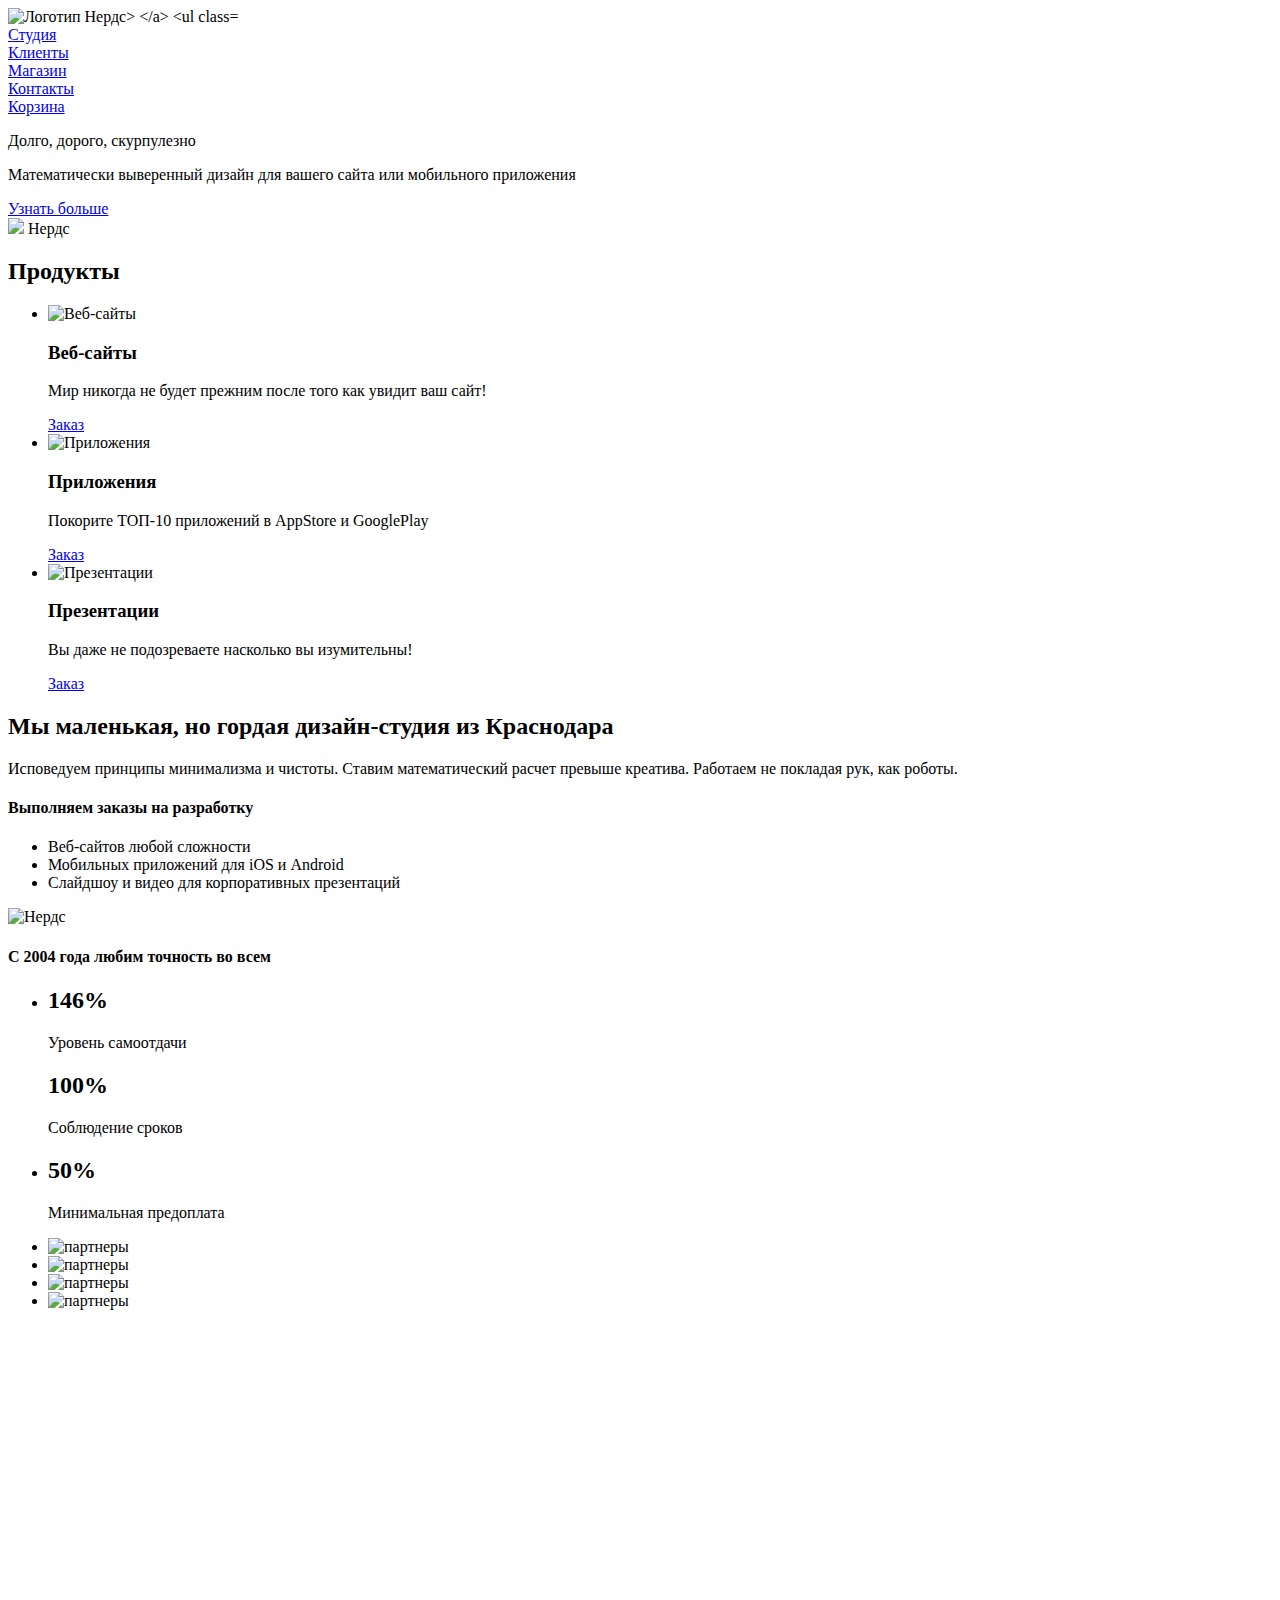
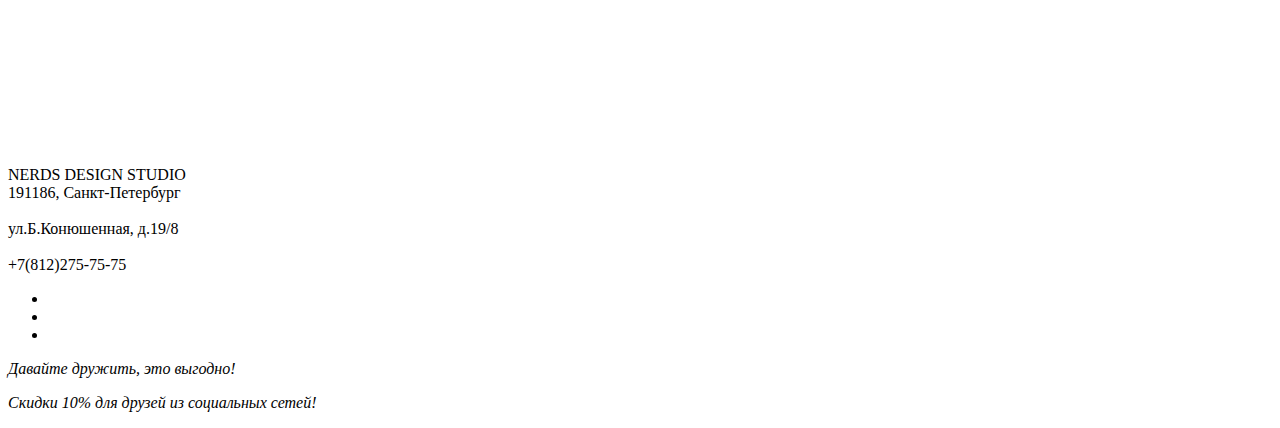
==== index.html @ 1ba4c3de "разметка главной" ====
<!DOCTYPE html>
<html lang="ru">
<head>
    <meta charset="utf-8">
    <title>HTML Academy: Нёрдс</title>
</head>

<body>
    <header class="main-menu">
      <nav class="main-navigation">

            <a class="main-header-logo">
                <img src="img/index-logo.svg" width="160px" height="65px" alt="Логотип Нердс>
            </a>

            <ul class="site-navigation">
                <li> <a href="studio.html"> Студия </a> </li>
                <li> <a href="clients.html"> Клиенты </a> </li>
                <li> <a href="shop.html"> Магазин </a> </li>
                <li> <a href="contacts.html"> Контакты </a> </li>
            </ul>

              <div class="basket">
                  <a href="basket.html"> Корзина </a>
              </div>
      </nav>
    </header>
<main class="container">
    <span class="slogan1">
        <p> Долго, дорого, скурпулезно </p>
    </span>
    <span class="slogan2">
        <p> Математически выверенный дизайн для вашего сайта или мобильного приложения </p>
    </span>
    <div>
          <a href="studio.html">Узнать больше</a>
    </div>
    <div>
      <img src="phones.jpg>
    </div>
    <h1 class="visually-hidden"> Нердс </h1>

<section class="products">
    <h2 class="visually-hidden"> Продукты </h2>
    <ul class="products-list">
        <li class="products-item">
            <div> <img src="web.jpg" class="img-products" alt="Веб-сайты"> </div>
            <h3> Веб-сайты </h3>
            <p>Мир никогда не будет прежним после того как увидит ваш сайт!</p>
            <a class="button" href="order-web.html"> Заказ </a>
        </li>
        <li class="products-item">
            <div> <img src="application.jpg" class="img-products" alt="Приложения"> </div>
            <h3> Приложения </h3>
            <p>Покорите ТОП-10 приложений в AppStore и GooglePlay</p>
            <a class="button" href="order-application.html"> Заказ </a>
          </li>
        <li class="products-item">
            <div><img src="presentation.jpg" class="img-products" alt="Презентации"></div>
            <h3> Презентации </h3>
            <p>Вы даже не подозреваете насколько вы изумительны!</p>
            <a class="button" href="order-presentation.html"> Заказ </a>
         </li>
    </ul>
</section>

<section class="description">
    <h2> Мы маленькая, но гордая дизайн-студия из Краснодара </h2>
    <p>Исповедуем принципы минимализма и чистоты. Ставим математический расчет превыше креатива. Работаем не покладая рук, как роботы.</p>
    <h4> Выполняем заказы на разработку </h4>
    <ul class="assortment-list">
        <li>Веб-сайтов любой сложности</li>
        <li>Мобильных приложений для iOS и Android</li>
        <li>Слайдшоу и видео для корпоративных презентаций</li>
    </ul>
</section>

<section class="studio">
      <img src="nerds_balloons.jpg" class="nerds-balloons" alt="Нердс">
      <h4> С 2004 года любим точность во всем </h4>
      <ul class="advantages">
          <li>
              <h2>146% </h2>
                  <p>Уровень самоотдачи </p>
              </li>
                  <h2> 100%</h2>
                  <p>Соблюдение сроков </p>
              <li>
                  <h2>50% </h2>
                  <p>Минимальная предоплата </p>
              </li>
     </ul>
</section>
<div class="partners">
    <ul class="partners-logo">
        <li>
            <img src=htmlacademy.jpg" alt="партнеры">
        </li>
        <li>
            <img src=borodinsky.jpg" alt="партнеры">
        </li>
        <li>
            <img src=pink.jpg" alt="партнеры">
        </li>
        <li>
            <img src=mishka.jpg" alt="партнеры">
        </li>
    </ul>
</div>
<div class="map">
    <script src='https://maps.googleapis.com/maps/api/js?v=3.exp'></script><div style='overflow:hidden;height:440px;width:700px;'><div id='gmap_canvas' style='height:440px;width:700px;'></div><div><small><a href="https://embedgooglemaps.com/it/">embedgooglemaps IT</a></small></div><div><small><a href="https://mrpromokod.ru/m-video/">Больше</a></small></div><style>#gmap_canvas img{max-width:none!important;background:none!important}</style></div><script type='text/javascript'>function init_map(){var myOptions = {zoom:10,center:new google.maps.LatLng(59.93899686019423,30.323659670459847),mapTypeId: google.maps.MapTypeId.ROADMAP};map = new google.maps.Map(document.getElementById('gmap_canvas'), myOptions);marker = new google.maps.Marker({map: map,position: new google.maps.LatLng(59.93899686019423,30.323659670459847)});infowindow = new google.maps.InfoWindow({content:'<strong>Название</strong><br>Б.конюшенная, 19/8 st petersburg, Russia<br>'});google.maps.event.addListener(marker, 'click', function(){infowindow.open(map,marker);});infowindow.open(map,marker);}google.maps.event.addDomListener(window, 'load', init_map);</script>
</div>
<div class="contacts"
    <h4>NERDS DESIGN STUDIO</h4>
    <br>191186, Санкт-Петербург</br>
    <br>ул.Б.Конюшенная, д.19/8</br>
    <br>+7(812)275-75-75</br>
</div>
</main>
<footer>
    <div class="social-media">
        <ul class=social>
            <li> <a href="...url..."><i class="fa fa-vk"></a> </li>
            <li> <a href="...url..."><i class="fa fa-facebook"></a> </li>
            <li> <a href="...url..."><i class="fab fa-instagram"></a> </li>
        </ul>
    </div>
    <span class="friendship">
        <p>Давайте дружить, это выгодно!</p>
    </span>
    <span class="discount">
        <p>Скидки 10% для друзей из социальных сетей!</p>
    </span>
</footer>
    </body>
</html>
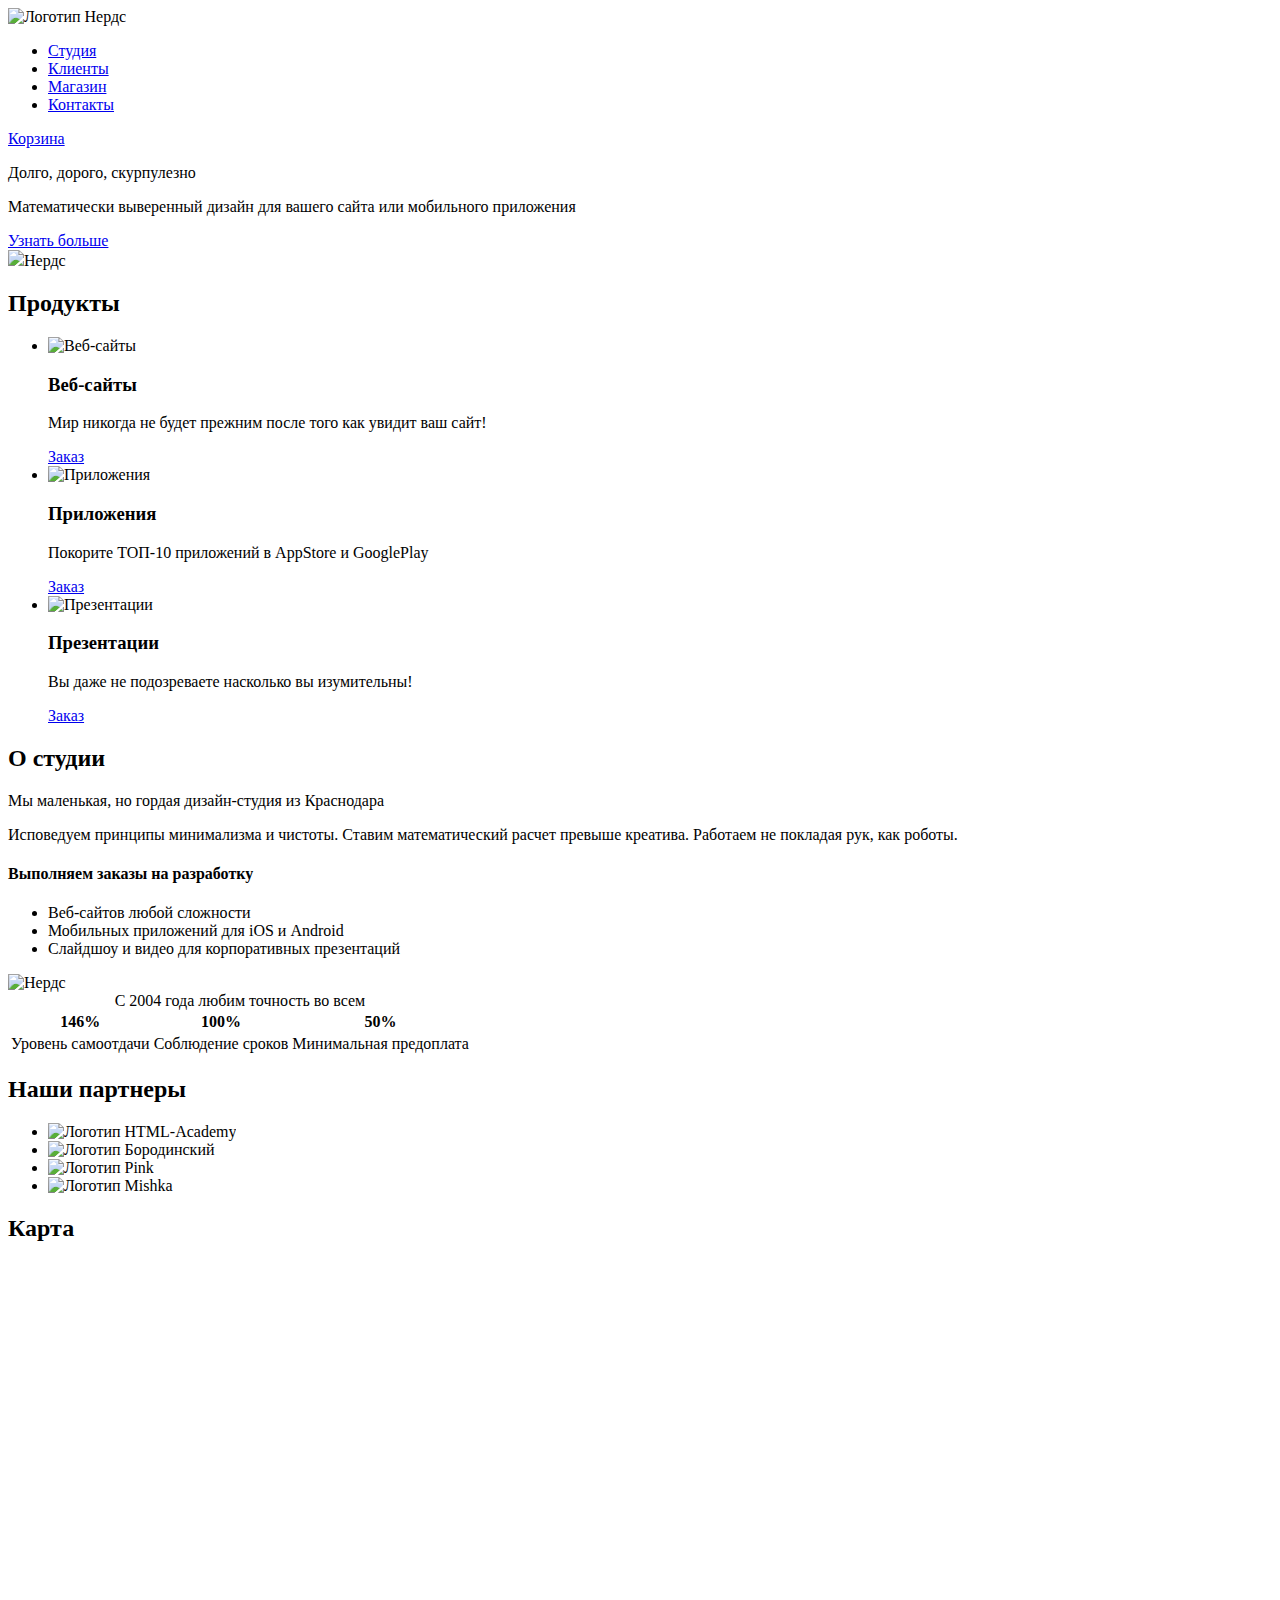
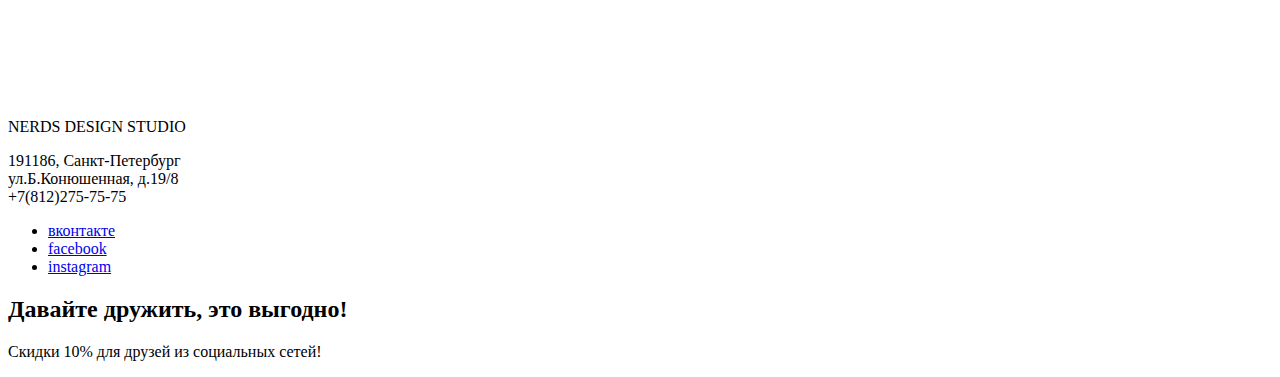
==== commit 9c16c4f7: "внесены правки согласно замечания в index.html" ====
--- a/index.html
+++ b/index.html
@@ -1,137 +1,136 @@
-
 <!DOCTYPE html>
 <html lang="ru">
 <head>
     <meta charset="utf-8">
     <title>HTML Academy: Нёрдс</title>
 </head>
-
 <body>
-    <header class="main-menu">
-      <nav class="main-navigation">
+    <header class="page-header">
+        <nav class="main-navigation">
 
             <a class="main-header-logo">
-                <img src="img/index-logo.svg" width="160px" height="65px" alt="Логотип Нердс>
+                <img src="img/index-logo.svg" width="160px" height="65px" alt="Логотип Нердс">
             </a>
 
             <ul class="site-navigation">
-                <li> <a href="studio.html"> Студия </a> </li>
-                <li> <a href="clients.html"> Клиенты </a> </li>
-                <li> <a href="shop.html"> Магазин </a> </li>
-                <li> <a href="contacts.html"> Контакты </a> </li>
+                <li><a href="studio.html">Студия</a></li>
+                <li><a href="clients.html">Клиенты</a></li>
+                <li><a href="shop.html">Магазин</a></li>
+                <li><a href="contacts.html">Контакты</a></li>
             </ul>
 
-              <div class="basket">
-                  <a href="basket.html"> Корзина </a>
-              </div>
-      </nav>
+            <div class="basket">
+                <a href="basket.html">Корзина</a>
+            </div>
+        </nav>
     </header>
-<main class="container">
+<main class="main-content">
     <span class="slogan1">
-        <p> Долго, дорого, скурпулезно </p>
+        <p>Долго, дорого, скурпулезно</p>
     </span>
     <span class="slogan2">
-        <p> Математически выверенный дизайн для вашего сайта или мобильного приложения </p>
+        <p>Математически выверенный дизайн для вашего сайта или мобильного приложения</p>
     </span>
     <div>
           <a href="studio.html">Узнать больше</a>
     </div>
     <div>
       <img src="phones.jpg>
+
     </div>
-    <h1 class="visually-hidden"> Нердс </h1>
+        <h1 class="visually-hidden">Нердс</h1>
 
 <section class="products">
-    <h2 class="visually-hidden"> Продукты </h2>
+    <h2 class="visually-hidden">Продукты</h2>
     <ul class="products-list">
         <li class="products-item">
-            <div> <img src="web.jpg" class="img-products" alt="Веб-сайты"> </div>
-            <h3> Веб-сайты </h3>
+            <img src="web.jpg" class="img-products" alt="Веб-сайты">
+            <h3>Веб-сайты</h3>
             <p>Мир никогда не будет прежним после того как увидит ваш сайт!</p>
-            <a class="button" href="order-web.html"> Заказ </a>
+            <a class="button" href="order-web.html">Заказ</a>
         </li>
         <li class="products-item">
-            <div> <img src="application.jpg" class="img-products" alt="Приложения"> </div>
-            <h3> Приложения </h3>
+            <img src="application.jpg" class="img-products" alt="Приложения">
+            <h3>Приложения</h3>
             <p>Покорите ТОП-10 приложений в AppStore и GooglePlay</p>
-            <a class="button" href="order-application.html"> Заказ </a>
-          </li>
+            <a class="button" href="order-application.html">Заказ</a>
+        </li>
         <li class="products-item">
-            <div><img src="presentation.jpg" class="img-products" alt="Презентации"></div>
-            <h3> Презентации </h3>
+            <img src="presentation.jpg" class="img-products" alt="Презентации">
+            <h3>Презентации</h3>
             <p>Вы даже не подозреваете насколько вы изумительны!</p>
-            <a class="button" href="order-presentation.html"> Заказ </a>
-         </li>
+            <a class="button" href="order-presentation.html">Заказ</a>
+        </li>
     </ul>
 </section>
 
 <section class="description">
-    <h2> Мы маленькая, но гордая дизайн-студия из Краснодара </h2>
-    <p>Исповедуем принципы минимализма и чистоты. Ставим математический расчет превыше креатива. Работаем не покладая рук, как роботы.</p>
-    <h4> Выполняем заказы на разработку </h4>
-    <ul class="assortment-list">
-        <li>Веб-сайтов любой сложности</li>
-        <li>Мобильных приложений для iOS и Android</li>
-        <li>Слайдшоу и видео для корпоративных презентаций</li>
-    </ul>
+    <h2 class="visually-hidden">О студии</h2>
+    <div class="left-col">
+        <p>Мы маленькая, но гордая дизайн-студия из Краснодара</p>
+        <p>Исповедуем принципы минимализма и чистоты. Ставим математический расчет превыше креатива. Работаем не покладая рук, как роботы.</p>
+        <h4>Выполняем заказы на разработку</h4>
+        <ul class="assortment-list">
+            <li>Веб-сайтов любой сложности</li>
+            <li>Мобильных приложений для iOS и Android</li>
+            <li>Слайдшоу и видео для корпоративных презентаций</li>
+        </ul>
+    </div>
+    <div class="right-col">
+        <img src="nerds_balloons.jpg" class="nerds-balloons" alt="Нердс">
+        <table>
+            <caption>С 2004 года любим точность во всем</caption>
+                <tr>
+                    <th>146%</th>
+                    <th>100%</th>
+                    <th>50%</th>
+                </tr>
+                <tr>
+                    <td>Уровень самоотдачи</td>
+                    <td>Соблюдение сроков</td>
+                    <td>Минимальная предоплата</td>
+                </tr>
+        </table>
+    </div>
 </section>
-
-<section class="studio">
-      <img src="nerds_balloons.jpg" class="nerds-balloons" alt="Нердс">
-      <h4> С 2004 года любим точность во всем </h4>
-      <ul class="advantages">
-          <li>
-              <h2>146% </h2>
-                  <p>Уровень самоотдачи </p>
-              </li>
-                  <h2> 100%</h2>
-                  <p>Соблюдение сроков </p>
-              <li>
-                  <h2>50% </h2>
-                  <p>Минимальная предоплата </p>
-              </li>
-     </ul>
-</section>
-<div class="partners">
+<section class="partners">
+    <h2 class="visually-hidden">Наши партнеры</h2>
     <ul class="partners-logo">
         <li>
-            <img src=htmlacademy.jpg" alt="партнеры">
+            <img src="htmlacademy.jpg" alt="Логотип HTML-Academy">
         </li>
         <li>
-            <img src=borodinsky.jpg" alt="партнеры">
+            <img src="borodinsky.jpg" alt="Логотип Бородинский">
         </li>
         <li>
-            <img src=pink.jpg" alt="партнеры">
+            <img src="pink.jpg" alt="Логотип Pink">
         </li>
         <li>
-            <img src=mishka.jpg" alt="партнеры">
+            <img src="mishka.jpg" alt="Логотип Mishka">
         </li>
     </ul>
 </div>
-<div class="map">
+<section class="map">
+    <h2 class="visually-hidden">Карта</h2>
     <script src='https://maps.googleapis.com/maps/api/js?v=3.exp'></script><div style='overflow:hidden;height:440px;width:700px;'><div id='gmap_canvas' style='height:440px;width:700px;'></div><div><small><a href="https://embedgooglemaps.com/it/">embedgooglemaps IT</a></small></div><div><small><a href="https://mrpromokod.ru/m-video/">Больше</a></small></div><style>#gmap_canvas img{max-width:none!important;background:none!important}</style></div><script type='text/javascript'>function init_map(){var myOptions = {zoom:10,center:new google.maps.LatLng(59.93899686019423,30.323659670459847),mapTypeId: google.maps.MapTypeId.ROADMAP};map = new google.maps.Map(document.getElementById('gmap_canvas'), myOptions);marker = new google.maps.Marker({map: map,position: new google.maps.LatLng(59.93899686019423,30.323659670459847)});infowindow = new google.maps.InfoWindow({content:'<strong>Название</strong><br>Б.конюшенная, 19/8 st petersburg, Russia<br>'});google.maps.event.addListener(marker, 'click', function(){infowindow.open(map,marker);});infowindow.open(map,marker);}google.maps.event.addDomListener(window, 'load', init_map);</script>
-</div>
-<div class="contacts"
-    <h4>NERDS DESIGN STUDIO</h4>
-    <br>191186, Санкт-Петербург</br>
-    <br>ул.Б.Конюшенная, д.19/8</br>
-    <br>+7(812)275-75-75</br>
-</div>
+</section>
+<section class="contacts">
+    <p>NERDS DESIGN STUDIO</p>
+    <p>191186, Санкт-Петербург<br>
+    ул.Б.Конюшенная, д.19/8<br>
+    +7(812)275-75-75</p>
+</section>
 </main>
 <footer>
-    <div class="social-media">
+    <section class="social-media">
         <ul class=social>
-            <li> <a href="...url..."><i class="fa fa-vk"></a> </li>
-            <li> <a href="...url..."><i class="fa fa-facebook"></a> </li>
-            <li> <a href="...url..."><i class="fab fa-instagram"></a> </li>
+            <li><a href="#" class="vk">вконтакте</a></li>
+            <li><a href="#" class="fb">facebook</a></li>
+            <li><a href="#" class="instagram">instagram</a></li>
         </ul>
-    </div>
-    <span class="friendship">
-        <p>Давайте дружить, это выгодно!</p>
-    </span>
-    <span class="discount">
+        <h2>Давайте дружить, это выгодно!</h2>
         <p>Скидки 10% для друзей из социальных сетей!</p>
-    </span>
+    </section>
 </footer>
-    </body>
+</body>
 </html>
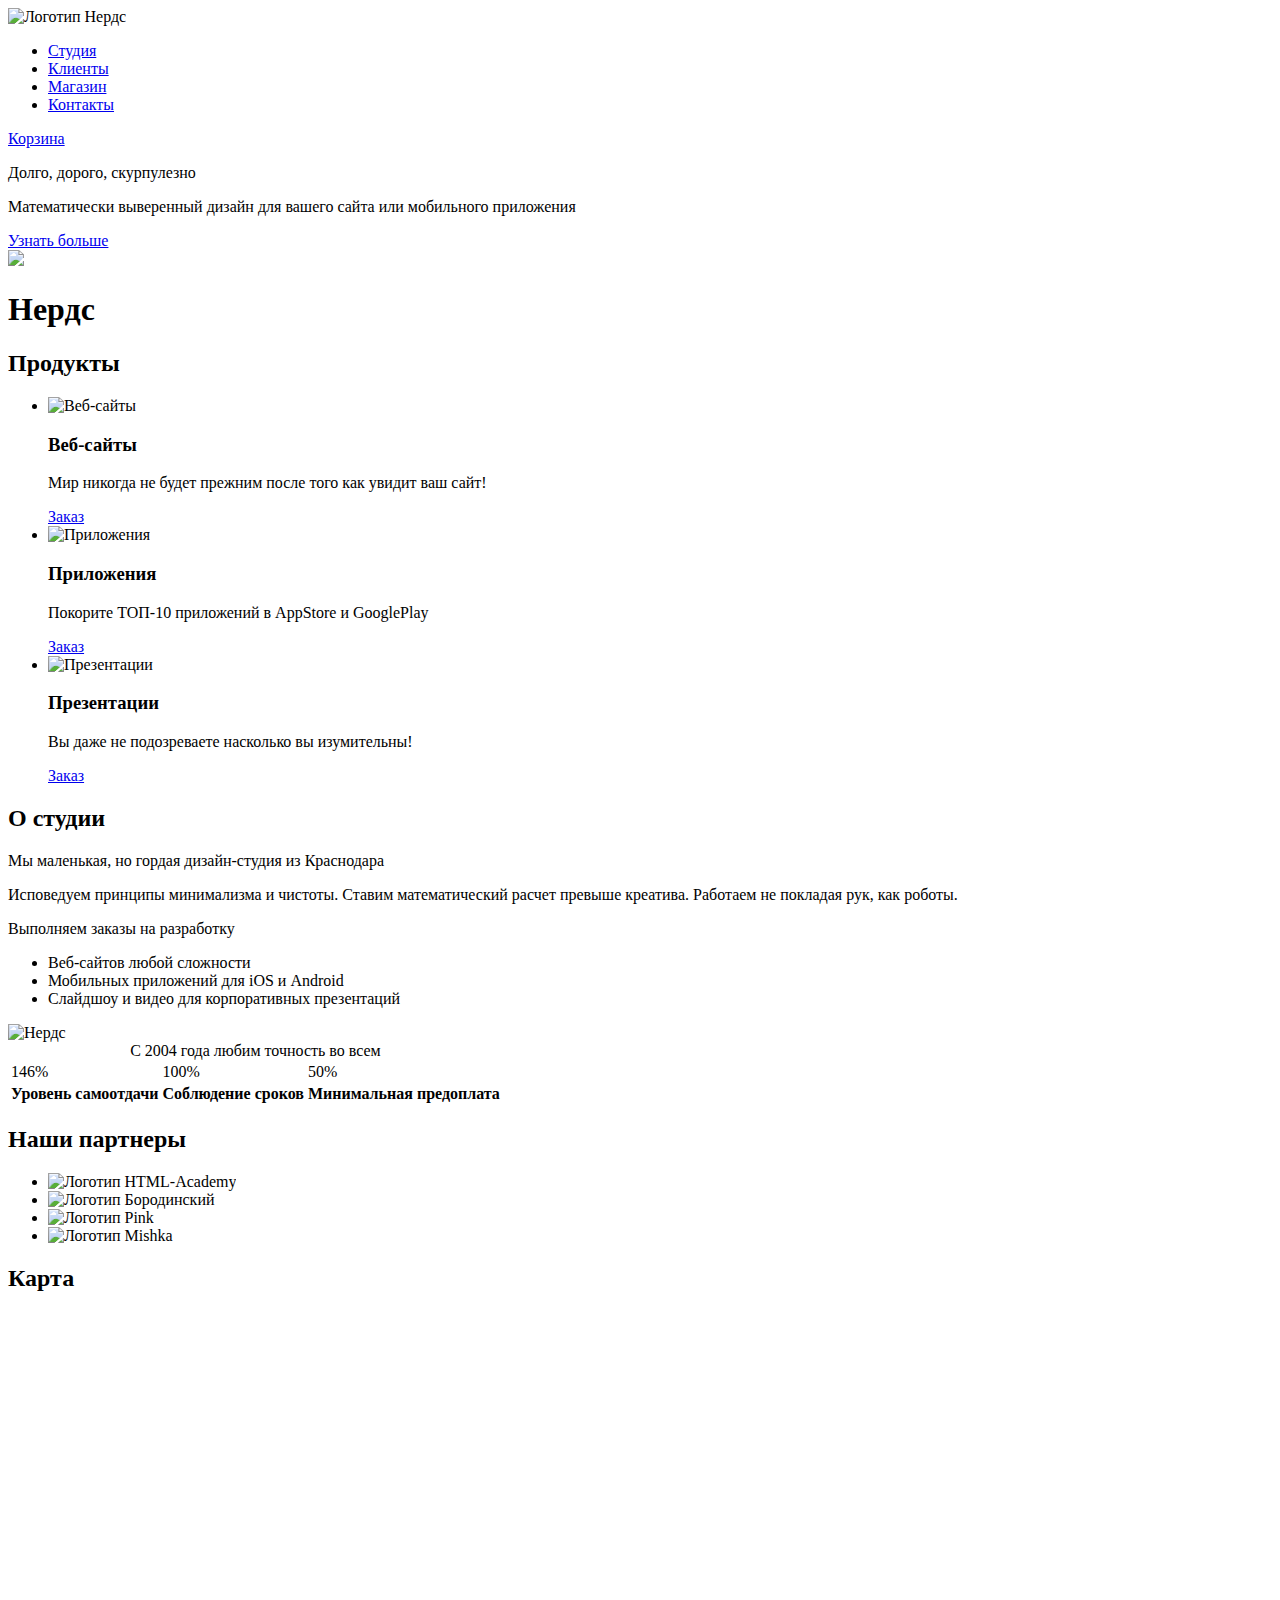
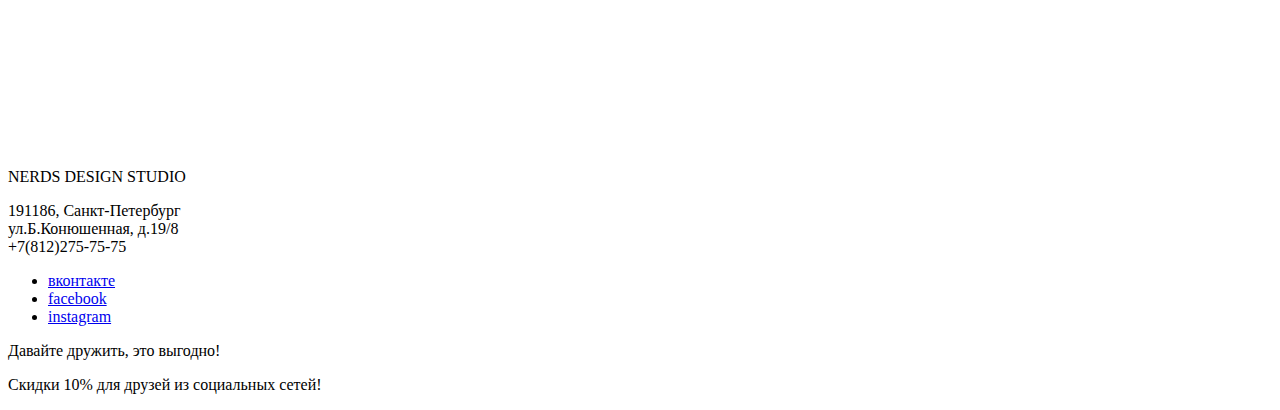
==== commit f383af50: "правки по разметке (кроме слайдера)" ====
--- a/index.html
+++ b/index.html
@@ -6,131 +6,138 @@
 </head>
 <body>
     <header class="page-header">
-        <nav class="main-navigation">
-
-            <a class="main-header-logo">
+        <nav class="page-navigation">
+            <a class="page-header-logo">
                 <img src="img/index-logo.svg" width="160px" height="65px" alt="Логотип Нердс">
             </a>
-
             <ul class="site-navigation">
-                <li><a href="studio.html">Студия</a></li>
-                <li><a href="clients.html">Клиенты</a></li>
-                <li><a href="shop.html">Магазин</a></li>
-                <li><a href="contacts.html">Контакты</a></li>
+                <li class="site-navigation-item"><a href="studio.html">Студия</a></li>
+                <li class="site-navigation-item"><a href="clients.html">Клиенты</a></li>
+                <li class="site-navigation-item"><a href="shop.html">Магазин</a></li>
+                <li class="site-navigation-item"><a href="contacts.html">Контакты</a></li>
             </ul>
-
             <div class="basket">
                 <a href="basket.html">Корзина</a>
             </div>
         </nav>
     </header>
-<main class="main-content">
-    <span class="slogan1">
-        <p>Долго, дорого, скурпулезно</p>
-    </span>
-    <span class="slogan2">
-        <p>Математически выверенный дизайн для вашего сайта или мобильного приложения</p>
-    </span>
-    <div>
-          <a href="studio.html">Узнать больше</a>
-    </div>
-    <div>
-      <img src="phones.jpg>
+    <main class="main-content">
+        <span class="slogan1">
+            <p>Долго, дорого, скурпулезно</p>
+        </span>
+        <span class="slogan2">
+            <p>Математически выверенный дизайн для вашего сайта или мобильного приложения</p>
+        </span>
+        <div>
+              <a href="studio.html">Узнать больше</a>
+        </div>
+        <div>
+          <img src="phones.jpg">
+        </div>
+            <h1 class="visually-hidden">Нердс</h1>
 
-    </div>
-        <h1 class="visually-hidden">Нердс</h1>
+        <section class="products">
+            <h2 class="visually-hidden">Продукты</h2>
+            <ul class="products-list">
+                <li class="products-item">
+                    <img src="web.jpg" class="img-products" alt="Веб-сайты">
+                    <h3 class="product-title">Веб-сайты</h3>
+                    <p class="product-subtitle">
+                        Мир никогда не будет прежним после того как увидит ваш сайт!
+                    </p>
+                    <a class="button" href="order-web.html">Заказ</a>
+                </li>
+                <li class="products-item">
+                    <img src="application.jpg" class="img-products" alt="Приложения">
+                    <h3 class="product-title">Приложения</h3>
+                    <p class="product-subtitle">
+                        Покорите ТОП-10 приложений в AppStore и GooglePlay
+                    </p>
+                    <a class="button" href="order-application.html">Заказ</a>
+                </li>
+                <li class="products-item">
+                    <img src="presentation.jpg" class="img-products" alt="Презентации">
+                    <h3 class="product-title">Презентации</h3>
+                    <p class="product-subtitle">
+                        Вы даже не подозреваете насколько вы изумительны!
+                    </p>
+                    <a class="button" href="order-presentation.html">Заказ</a>
+                </li>
+            </ul>
+        </section>
 
-<section class="products">
-    <h2 class="visually-hidden">Продукты</h2>
-    <ul class="products-list">
-        <li class="products-item">
-            <img src="web.jpg" class="img-products" alt="Веб-сайты">
-            <h3>Веб-сайты</h3>
-            <p>Мир никогда не будет прежним после того как увидит ваш сайт!</p>
-            <a class="button" href="order-web.html">Заказ</a>
-        </li>
-        <li class="products-item">
-            <img src="application.jpg" class="img-products" alt="Приложения">
-            <h3>Приложения</h3>
-            <p>Покорите ТОП-10 приложений в AppStore и GooglePlay</p>
-            <a class="button" href="order-application.html">Заказ</a>
-        </li>
-        <li class="products-item">
-            <img src="presentation.jpg" class="img-products" alt="Презентации">
-            <h3>Презентации</h3>
-            <p>Вы даже не подозреваете насколько вы изумительны!</p>
-            <a class="button" href="order-presentation.html">Заказ</a>
-        </li>
-    </ul>
-</section>
-
-<section class="description">
-    <h2 class="visually-hidden">О студии</h2>
-    <div class="left-col">
-        <p>Мы маленькая, но гордая дизайн-студия из Краснодара</p>
-        <p>Исповедуем принципы минимализма и чистоты. Ставим математический расчет превыше креатива. Работаем не покладая рук, как роботы.</p>
-        <h4>Выполняем заказы на разработку</h4>
-        <ul class="assortment-list">
-            <li>Веб-сайтов любой сложности</li>
-            <li>Мобильных приложений для iOS и Android</li>
-            <li>Слайдшоу и видео для корпоративных презентаций</li>
+        <section class="description">
+            <h2 class="visually-hidden">О студии</h2>
+            <div class="left-col">
+                <p>Мы маленькая, но гордая дизайн-студия из Краснодара</p>
+                <p>Исповедуем принципы минимализма и чистоты.
+                    Ставим математический расчет превыше креатива.
+                    Работаем не покладая рук, как роботы.
+                </p>
+                <p>Выполняем заказы на разработку</p>
+                <ul class="assortment-list">
+                    <li class="assortment-list-item">Веб-сайтов любой сложности</li>
+                    <li class="assortment-list-item">Мобильных приложений для iOS и Android</li>
+                    <li class="assortment-list-item">Слайдшоу и видео для корпоративных презентаций</li>
+                </ul>
+            </div>
+            <div class="right-col">
+                <img src="nerds_balloons.jpg" class="nerds-balloons" alt="Нердс">
+                <table>
+                    <caption>С 2004 года любим точность во всем</caption>
+                        <tr>
+                            <td>146%</td>
+                            <td>100%</td>
+                            <td>50%</td>
+                        </tr>
+                        <tr>
+                            <th>Уровень самоотдачи</th>
+                            <th>Соблюдение сроков</th>
+                            <th>Минимальная предоплата</th>
+                        </tr>
+                </table>
+            </div>
+        </section>
+        <section class="partners">
+            <h2 class="visually-hidden">Наши партнеры</h2>
+            <ul class="partners-logo">
+                <li class="partners-logo-item">
+                    <img src="htmlacademy.jpg" alt="Логотип HTML-Academy">
+                </li>
+                <li class="partners-logo-item">
+                    <img src="borodinsky.jpg" alt="Логотип Бородинский">
+                </li>
+                <li class="partners-logo-item">
+                    <img src="pink.jpg" alt="Логотип Pink">
+                </li>
+                <li class="partners-logo-item">
+                    <img src="mishka.jpg" alt="Логотип Mishka">
+                </li>
+            </ul>
+        </div>
+        <section class="map">
+            <h2 class="visually-hidden">Карта</h2>
+            <script src='https://maps.googleapis.com/maps/api/js?v=3.exp'></script><div style='overflow:hidden;height:440px;width:700px;'><div id='gmap_canvas' style='height:440px;width:700px;'></div><div><small><a href="https://embedgooglemaps.com/it/">embedgooglemaps IT</a></small></div><div><small><a href="https://mrpromokod.ru/m-video/">Больше</a></small></div><style>#gmap_canvas img{max-width:none!important;background:none!important}</style></div><script type='text/javascript'>function init_map(){var myOptions = {zoom:10,center:new google.maps.LatLng(59.93899686019423,30.323659670459847),mapTypeId: google.maps.MapTypeId.ROADMAP};map = new google.maps.Map(document.getElementById('gmap_canvas'), myOptions);marker = new google.maps.Marker({map: map,position: new google.maps.LatLng(59.93899686019423,30.323659670459847)});infowindow = new google.maps.InfoWindow({content:'<strong>Название</strong><br>Б.конюшенная, 19/8 st petersburg, Russia<br>'});google.maps.event.addListener(marker, 'click', function(){infowindow.open(map,marker);});infowindow.open(map,marker);}google.maps.event.addDomListener(window, 'load', init_map);</script>
+        </section>
+        <section class="contacts">
+            <p>NERDS DESIGN STUDIO</p>
+            <p>
+                191186, Санкт-Петербург<br>
+                ул.Б.Конюшенная, д.19/8<br>
+                +7(812)275-75-75
+            </p>
+        </section>
+    </main>
+    <footer>
+        <ul class=social-list>
+            <li class="social-list-item"><a href="#" class="vk">вконтакте</a></li>
+            <li class="social-list-item"><a href="#" class="fb">facebook</a></li>
+            <li class="social-list-item"><a href="#" class="instagram">instagram</a></li>
         </ul>
-    </div>
-    <div class="right-col">
-        <img src="nerds_balloons.jpg" class="nerds-balloons" alt="Нердс">
-        <table>
-            <caption>С 2004 года любим точность во всем</caption>
-                <tr>
-                    <th>146%</th>
-                    <th>100%</th>
-                    <th>50%</th>
-                </tr>
-                <tr>
-                    <td>Уровень самоотдачи</td>
-                    <td>Соблюдение сроков</td>
-                    <td>Минимальная предоплата</td>
-                </tr>
-        </table>
-    </div>
-</section>
-<section class="partners">
-    <h2 class="visually-hidden">Наши партнеры</h2>
-    <ul class="partners-logo">
-        <li>
-            <img src="htmlacademy.jpg" alt="Логотип HTML-Academy">
-        </li>
-        <li>
-            <img src="borodinsky.jpg" alt="Логотип Бородинский">
-        </li>
-        <li>
-            <img src="pink.jpg" alt="Логотип Pink">
-        </li>
-        <li>
-            <img src="mishka.jpg" alt="Логотип Mishka">
-        </li>
-    </ul>
-</div>
-<section class="map">
-    <h2 class="visually-hidden">Карта</h2>
-    <script src='https://maps.googleapis.com/maps/api/js?v=3.exp'></script><div style='overflow:hidden;height:440px;width:700px;'><div id='gmap_canvas' style='height:440px;width:700px;'></div><div><small><a href="https://embedgooglemaps.com/it/">embedgooglemaps IT</a></small></div><div><small><a href="https://mrpromokod.ru/m-video/">Больше</a></small></div><style>#gmap_canvas img{max-width:none!important;background:none!important}</style></div><script type='text/javascript'>function init_map(){var myOptions = {zoom:10,center:new google.maps.LatLng(59.93899686019423,30.323659670459847),mapTypeId: google.maps.MapTypeId.ROADMAP};map = new google.maps.Map(document.getElementById('gmap_canvas'), myOptions);marker = new google.maps.Marker({map: map,position: new google.maps.LatLng(59.93899686019423,30.323659670459847)});infowindow = new google.maps.InfoWindow({content:'<strong>Название</strong><br>Б.конюшенная, 19/8 st petersburg, Russia<br>'});google.maps.event.addListener(marker, 'click', function(){infowindow.open(map,marker);});infowindow.open(map,marker);}google.maps.event.addDomListener(window, 'load', init_map);</script>
-</section>
-<section class="contacts">
-    <p>NERDS DESIGN STUDIO</p>
-    <p>191186, Санкт-Петербург<br>
-    ул.Б.Конюшенная, д.19/8<br>
-    +7(812)275-75-75</p>
-</section>
-</main>
-<footer>
-    <section class="social-media">
-        <ul class=social>
-            <li><a href="#" class="vk">вконтакте</a></li>
-            <li><a href="#" class="fb">facebook</a></li>
-            <li><a href="#" class="instagram">instagram</a></li>
-        </ul>
-        <h2>Давайте дружить, это выгодно!</h2>
-        <p>Скидки 10% для друзей из социальных сетей!</p>
-    </section>
-</footer>
+        <div class="promo">
+            <p>Давайте дружить, это выгодно!</p>
+            <p>Скидки 10% для друзей из социальных сетей!</p>
+        </div>
+    </footer>
 </body>
 </html>
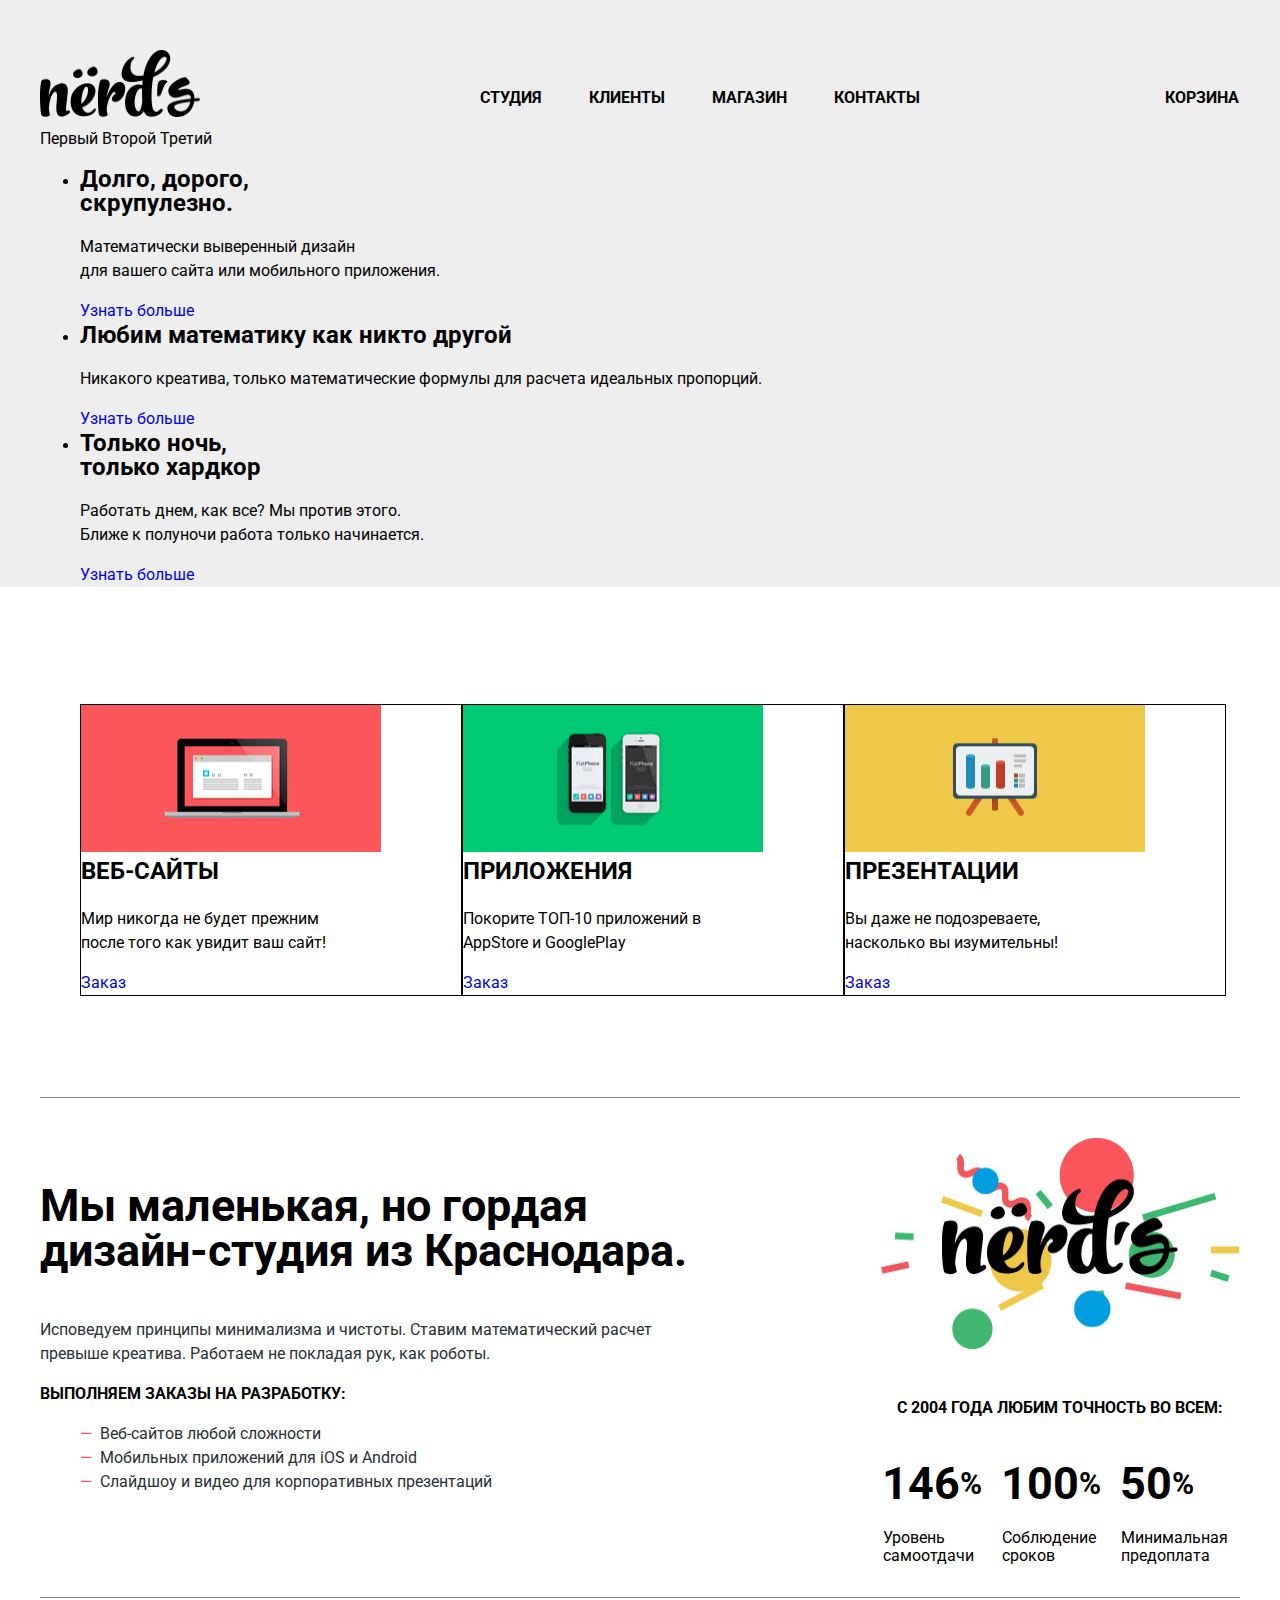
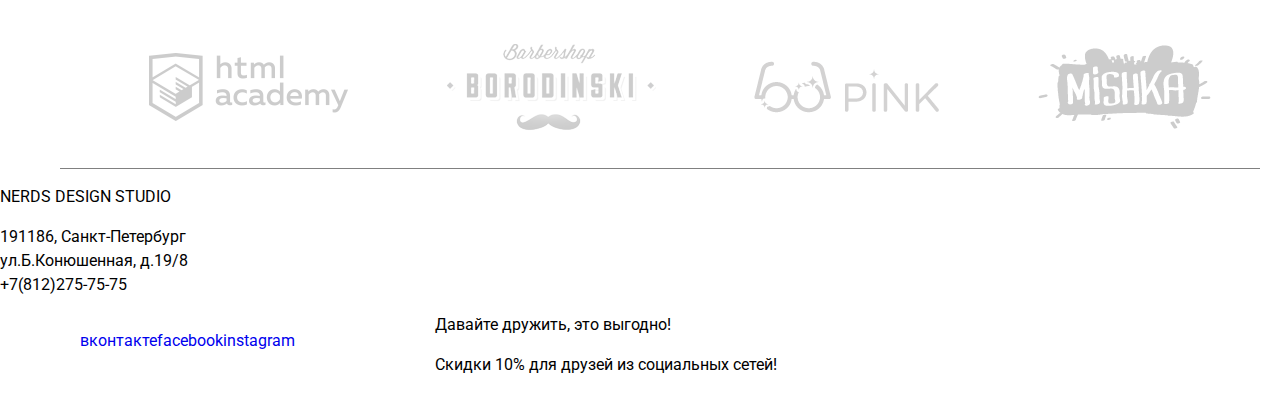
==== commit 8da34214: "верстка_начало" ====
--- a/index.html
+++ b/index.html
@@ -3,121 +3,152 @@
 <head>
     <meta charset="utf-8">
     <title>HTML Academy: Нёрдс</title>
+    <link rel="stylesheet" href="css/normalize.css">
+    <link rel="stylesheet" href="css/style.css">
+    <link href="https://fonts.googleapis.com/css?family=Roboto:400,400i,500,500i,700,700i&amp;subset=cyrillic" rel="stylesheet">
 </head>
 <body>
     <header class="page-header">
-        <nav class="page-navigation">
-            <a class="page-header-logo">
-                <img src="img/index-logo.svg" width="160px" height="65px" alt="Логотип Нердс">
-            </a>
-            <ul class="site-navigation">
-                <li class="site-navigation-item"><a href="studio.html">Студия</a></li>
-                <li class="site-navigation-item"><a href="clients.html">Клиенты</a></li>
-                <li class="site-navigation-item"><a href="shop.html">Магазин</a></li>
-                <li class="site-navigation-item"><a href="contacts.html">Контакты</a></li>
-            </ul>
-            <div class="basket">
-                <a href="basket.html">Корзина</a>
-            </div>
-        </nav>
+        <div class="page-header-wrapper">
+            <nav class="page-navigation">
+                <a class="page-header-logo">
+                    <div class="nerds-logo-header">
+                        <img src="img/nerds-logo.png" width="160px" height="67px" alt="Логотип Нердс">
+                    </div>
+                </a>
+                <div class="site-navigation-wrapper">
+                    <ul class="site-navigation">
+                        <li class="site-navigation-item"><a href="studio.html"><b>Студия</b></a></li>
+                        <li class="site-navigation-item"><a href="clients.html"><b>Клиенты</b></a></li>
+                        <li class="site-navigation-item"><a href="shop.html"><b>Магазин</b></a></li>
+                        <li class="site-navigation-item"><a href="contacts.html"><b>Контакты</b></a></li>
+                    </ul>
+                    <div class="basket">
+                        <a href="basket.html"><b>Корзина</b></a>
+                    </div>
+                </div>
+            </nav>
+        </div>
     </header>
     <main class="main-content">
-        <span class="slogan1">
-            <p>Долго, дорого, скурпулезно</p>
-        </span>
-        <span class="slogan2">
-            <p>Математически выверенный дизайн для вашего сайта или мобильного приложения</p>
-        </span>
-        <div>
-              <a href="studio.html">Узнать больше</a>
-        </div>
-        <div>
-          <img src="phones.jpg">
-        </div>
+        <section id="slide-group" class="slider">
+            <div class="slide-wrapper content-wrapper">
+                <input name="slide-control" id="slide-one-btn" class="visually-hidden slider-radio" type="radio" checked>
+                <input name="slide-control" id="slide-two-btn" class="visually-hidden slider-radio" type="radio">
+                <input name="slide-control" id="slide-three-btn" class="visually-hidden slider-radio" type="radio">
+            <div class="slider-control">
+                <label class="slide-control-item slide-control-item-one" for="slide-one-btn">Первый</label>
+                <label class="slide-control-item slide-control-item-two" for="slide-two-btn">Второй</label>
+                <label class="slide-control-item slide-control-item-three" for="slide-three-btn">Третий</label>
+            </div>
+            <ul class="slider-list">
+                <li class="slide-item">
+                    <h2 class="slide-title">Долго, дорого,<br> скрупулезно.</h2>
+                    <p class="slide-subtitle">Математически выверенный дизайн<br> для вашего сайта или мобильного приложения.</p>
+                    <a class="slide-item-button button btn-color-red" href="img/slider-1.jpg">Узнать больше</a>
+                </li>
+         <li class="slide-item">
+               <h2 class="slide-title">Любим математику как никто другой</h3>
+               <p class="slide-subtitle">Никакого креатива, только математические формулы для расчета идеальных пропорций.</p>
+               <a class="slide-item-button button btn-color-red " href="img/slider-2.jpg">Узнать больше</a>
+         </li>
+         <li class="slide-item">
+             <h2 class="slide-title">Только ночь,<br> только хардкор</h3>
+             <p class="slide-subtitle">Работать днем, как все? Мы против этого.<br> Ближе к полуночи работа только начинается.</p>
+             <a class="slide-item-button button btn-color-red" href="img/slider-3.jpg">Узнать больше</a>
+         </li>
+       </ul>
+     </div>
+   </section>
+        <div class="main-content-wrapper">
             <h1 class="visually-hidden">Нердс</h1>
-
-        <section class="products">
-            <h2 class="visually-hidden">Продукты</h2>
-            <ul class="products-list">
-                <li class="products-item">
-                    <img src="web.jpg" class="img-products" alt="Веб-сайты">
-                    <h3 class="product-title">Веб-сайты</h3>
-                    <p class="product-subtitle">
-                        Мир никогда не будет прежним после того как увидит ваш сайт!
+            <section class="products">
+                <h2 class="visually-hidden">Продукты</h2>
+                <ul class="products-list">
+                    <li class="products-item">
+                        <img src="img/web-box.jpg" class="img-products" alt="Веб-сайты">
+                        <h3 class="product-title">Веб-сайты</h3>
+                        <p class="product-subtitle">
+                            Мир никогда не будет прежним <br>
+                            после того как увидит ваш сайт!
+                        </p>
+                        <a class="button" href="order-web.html">Заказ</a>
+                    </li>
+                    <li class="products-item">
+                        <img src="img/mobile-box.jpg" class="img-products" alt="Приложения">
+                        <h3 class="product-title">Приложения</h3>
+                        <p class="product-subtitle">
+                            Покорите ТОП-10 приложений в <br>
+                            AppStore и GooglePlay
+                        </p>
+                        <a class="button" href="order-application.html">Заказ</a>
+                    </li>
+                    <li class="products-item">
+                        <img src="img/presentation-box.jpg" class="img-products" alt="Презентации">
+                        <h3 class="product-title">Презентации</h3>
+                        <p class="product-subtitle">
+                            Вы даже не подозреваете, <br>
+                            насколько вы изумительны!
+                        </p>
+                        <a class="button" href="order-presentation.html">Заказ</a>
+                    </li>
+                </ul>
+            </section>
+            <section class="description">
+                <h2 class="visually-hidden">О студии</h2>
+                <div class="left-col">
+                    <p class="who-we-are"> <strong>Мы маленькая, но гордая <br> дизайн-студия из Краснодара.</strong></p>
+                    <p class="description-text">Исповедуем принципы минимализма и чистоты.
+                        Ставим математический расчет <br>
+                        превыше креатива.
+                        Работаем не покладая рук, как роботы.
                     </p>
-                    <a class="button" href="order-web.html">Заказ</a>
-                </li>
-                <li class="products-item">
-                    <img src="application.jpg" class="img-products" alt="Приложения">
-                    <h3 class="product-title">Приложения</h3>
-                    <p class="product-subtitle">
-                        Покорите ТОП-10 приложений в AppStore и GooglePlay
-                    </p>
-                    <a class="button" href="order-application.html">Заказ</a>
-                </li>
-                <li class="products-item">
-                    <img src="presentation.jpg" class="img-products" alt="Презентации">
-                    <h3 class="product-title">Презентации</h3>
-                    <p class="product-subtitle">
-                        Вы даже не подозреваете насколько вы изумительны!
-                    </p>
-                    <a class="button" href="order-presentation.html">Заказ</a>
-                </li>
-            </ul>
-        </section>
-
-        <section class="description">
-            <h2 class="visually-hidden">О студии</h2>
-            <div class="left-col">
-                <p>Мы маленькая, но гордая дизайн-студия из Краснодара</p>
-                <p>Исповедуем принципы минимализма и чистоты.
-                    Ставим математический расчет превыше креатива.
-                    Работаем не покладая рук, как роботы.
-                </p>
-                <p>Выполняем заказы на разработку</p>
-                <ul class="assortment-list">
-                    <li class="assortment-list-item">Веб-сайтов любой сложности</li>
-                    <li class="assortment-list-item">Мобильных приложений для iOS и Android</li>
-                    <li class="assortment-list-item">Слайдшоу и видео для корпоративных презентаций</li>
-                </ul>
-            </div>
-            <div class="right-col">
-                <img src="nerds_balloons.jpg" class="nerds-balloons" alt="Нердс">
-                <table>
-                    <caption>С 2004 года любим точность во всем</caption>
-                        <tr>
-                            <td>146%</td>
-                            <td>100%</td>
-                            <td>50%</td>
-                        </tr>
-                        <tr>
-                            <th>Уровень самоотдачи</th>
-                            <th>Соблюдение сроков</th>
-                            <th>Минимальная предоплата</th>
-                        </tr>
-                </table>
-            </div>
-        </section>
-        <section class="partners">
-            <h2 class="visually-hidden">Наши партнеры</h2>
-            <ul class="partners-logo">
-                <li class="partners-logo-item">
-                    <img src="htmlacademy.jpg" alt="Логотип HTML-Academy">
-                </li>
-                <li class="partners-logo-item">
-                    <img src="borodinsky.jpg" alt="Логотип Бородинский">
-                </li>
-                <li class="partners-logo-item">
-                    <img src="pink.jpg" alt="Логотип Pink">
-                </li>
-                <li class="partners-logo-item">
-                    <img src="mishka.jpg" alt="Логотип Mishka">
-                </li>
-            </ul>
+                    <p class="orders-to-develop"><b>Выполняем заказы на разработку:</b></p>
+                    <ul class="assortment-list">
+                        <li class="assortment-list-item">Веб-сайтов любой сложности</li>
+                        <li class="assortment-list-item">Мобильных приложений для iOS и Android</li>
+                        <li class="assortment-list-item">Слайдшоу и видео для корпоративных презентаций</li>
+                    </ul>
+                </div>
+                <div class="right-col">
+                    <img src="img/nerds-balloons.png" class="nerds-balloons" alt="Нердс">
+                    <table class="advantages-table">
+                        <caption><b>С 2004 года любим точность во всем:</b></caption>
+                            <tr class="anvantages-row-first">
+                                <td class="advantages-row-first-item">146<span class="percent">%</span></td>
+                                <td class="advantages-row-first-item">100<span class="percent">%</span></td>
+                                <td class="advantages-row-first-item">50<span class="percent">%</span></td>
+                            </tr>
+                            <tr class="anvantages-row-second">
+                                <th class="advantages-row-second-item">Уровень<br>самоотдачи</th>
+                                <th class="advantages-row-second-item">Соблюдение<br> сроков</th>
+                                <th class="advantages-row-second-item">Минимальная<br>предоплата</th>
+                            </tr>
+                    </table>
+                </div>
+            </section>
+            <section class="partners">
+                <h2 class="visually-hidden">Наши партнеры</h2>
+                    <div class="partners-logo-wrapper">
+                        <ul class="partners-logo">
+                            <li class="partners-logo-item">
+                                <img src="img/logo-html-academy.png" alt="Логотип HTML-Academy">
+                            </li>
+                            <li class="partners-logo-item">
+                                <img src="img/logo-borodinsky.png" alt="Логотип Бородинский">
+                            </li>
+                            <li class="partners-logo-item">
+                                <img src="img/logo-pink.png" alt="Логотип Pink">
+                            </li>
+                            <li class="partners-logo-item">
+                                <img src="img/logo-mishka.png" alt="Логотип Mishka">
+                            </li>
+                        </ul>
+                    </div>
         </div>
         <section class="map">
             <h2 class="visually-hidden">Карта</h2>
-            <script src='https://maps.googleapis.com/maps/api/js?v=3.exp'></script><div style='overflow:hidden;height:440px;width:700px;'><div id='gmap_canvas' style='height:440px;width:700px;'></div><div><small><a href="https://embedgooglemaps.com/it/">embedgooglemaps IT</a></small></div><div><small><a href="https://mrpromokod.ru/m-video/">Больше</a></small></div><style>#gmap_canvas img{max-width:none!important;background:none!important}</style></div><script type='text/javascript'>function init_map(){var myOptions = {zoom:10,center:new google.maps.LatLng(59.93899686019423,30.323659670459847),mapTypeId: google.maps.MapTypeId.ROADMAP};map = new google.maps.Map(document.getElementById('gmap_canvas'), myOptions);marker = new google.maps.Marker({map: map,position: new google.maps.LatLng(59.93899686019423,30.323659670459847)});infowindow = new google.maps.InfoWindow({content:'<strong>Название</strong><br>Б.конюшенная, 19/8 st petersburg, Russia<br>'});google.maps.event.addListener(marker, 'click', function(){infowindow.open(map,marker);});infowindow.open(map,marker);}google.maps.event.addDomListener(window, 'load', init_map);</script>
+
         </section>
         <section class="contacts">
             <p>NERDS DESIGN STUDIO</p>
@@ -129,14 +160,16 @@
         </section>
     </main>
     <footer>
-        <ul class=social-list>
-            <li class="social-list-item"><a href="#" class="vk">вконтакте</a></li>
-            <li class="social-list-item"><a href="#" class="fb">facebook</a></li>
-            <li class="social-list-item"><a href="#" class="instagram">instagram</a></li>
-        </ul>
-        <div class="promo">
-            <p>Давайте дружить, это выгодно!</p>
-            <p>Скидки 10% для друзей из социальных сетей!</p>
+        <div class="footer-wrapper">
+            <ul class=social-list>
+                <li class="social-list-item"><a href="#" class="vk">вконтакте</a></li>
+                <li class="social-list-item"><a href="#" class="fb">facebook</a></li>
+                <li class="social-list-item"><a href="#" class="instagram">instagram</a></li>
+            </ul>
+            <div class="promo">
+                <p>Давайте дружить, это выгодно!</p>
+                <p>Скидки 10% для друзей из социальных сетей!</p>
+            </div>
         </div>
     </footer>
 </body>
--- a/css/style.css
+++ b/css/style.css
@@ -0,0 +1,238 @@
+h1,h2,h3,h4,h5,h6,p {
+    margin-top: 0;
+}
+body {
+    margin: 0;
+    padding: 0;
+    font-family: 'Roboto', sans-serif;
+    font-size: 16px;
+    line-height: 24px;
+    font-weight: 400;
+    color: #28136;
+}
+a {
+    text-decoration: none;
+}
+.visually-hidden {
+    display: none;
+}
+.page-header {
+    font-size: 16px;
+    line-height: 30px;
+    min-height: 120px;
+    color: #000000;
+    background-color: #eeeeee;
+}
+.page-header-wrapper {
+    width: 1200px;
+    padding-left: 20px;
+    padding-right: 20px;
+    margin-left: auto;
+    margin-right: auto;
+}
+.page-navigation {
+    display: flex;
+    justify-content: space-between;
+}
+.site-navigation {
+    display: flex;
+    width: 440px;
+    margin: 0;
+    padding-top: 83px;
+    list-style: none;
+    justify-content: space-between;
+    font-size: 16px;
+    line-height: 30px;
+    text-transform: uppercase;
+}
+.site-navigation-item a {
+    text-decoration: none;
+    color: black;
+    font-size: 16px;
+    line-height: 30px;
+}
+.basket a {
+    text-decoration: none;
+    color: black;
+    font-size: 16px;
+    line-height: 30px;
+    text-transform: uppercase;
+    padding-top: 83px;
+    display: flex;
+    padding-left: 245px;
+    flex-direction: row-reverse;
+}
+.site-navigation-wrapper {
+    display: flex;
+    width: 800px;
+}
+.nerds-logo-header {
+    padding-top: 50px;
+    padding-right: 200px;
+}
+.slider {
+    background-color: #eeeeee;
+    min-height: 400px;
+}
+.slide-wrapper {
+    width: 1200px;
+    padding-left: 20px;
+    padding-right: 20px;
+    margin-left: auto;
+    margin-right: auto;
+}
+
+.main-content-wrapper {
+    width: 1200px;
+    padding-left: 20px;
+    padding-right: 20px;
+    margin-left: auto;
+    margin-right: auto;
+}
+.products {
+    padding-top: 85px;
+    padding-bottom: 85px;
+    border-bottom: 1px solid gray;
+    margin-left: auto;
+}
+.products-list {
+    display: flex;
+    list-style: none;
+    justify-content: flex-start;
+}
+.products-item {
+    border: 1px solid black;
+    padding-right: 80px;
+    padding-left: 0px;
+}
+.img-products {
+    width: 300px;
+    height: 147px;
+}
+.product-title {
+    text-transform: uppercase;
+    font-size: 24px;
+}
+.product-subtitle {
+    font-size: 16px;
+}
+.description {
+    display: flex;
+    justify-content: space-between;
+    border-bottom: 1px solid gray;
+}
+.left-col {
+    padding-top: 85px;
+}
+.advantages-table {
+    margin-left: 165px;
+    padding-top: 0;
+    width: 360px;
+    text-align:left;
+}
+.advantages-row-first {
+    order: 1;
+}
+.advantages-row-second {
+    order: 0;
+}
+.who-we-are {
+    font-size: 45px;
+    line-height: 45px;
+}
+.description-text {
+    font-size: 16px;
+    line-height: 24px;
+    color: #283136;
+}
+.orders-to-develop {
+    font-size: 16px;
+    line-height: 24px;
+    text-transform: uppercase;
+    color:"#111111";
+}
+.assortment-list-item {
+    font-size: 16px;
+    line-height: 24px;
+    color: #283136;
+    list-style: none;
+    padding-left: 20px;
+    position: relative;
+    }
+.assortment-list-item::before {
+     content: "—";
+     position: absolute;
+     width: 60px;
+     height: 24px;
+     color: #fb565a;
+     left: 0;
+     top: 50%;
+     margin-top:-12px;
+}
+caption {
+    font-size: 16px;
+    line-height: 24px;
+    text-transform: uppercase;
+}
+.advantages-row-first-item {
+    width: 120px;
+    font-size: 45px;
+    font-weight: bold;
+    padding-top: 50px;
+    padding-bottom: 30px;
+    padding-left: 0px;
+}
+.advantages-row-second-item {
+    font-size: 16px;
+    font-weight: normal;
+    line-height: 18px;
+    padding-bottom: 30px;
+}
+.percent {
+    vertical-align: top;
+    font-size: 30px;
+    }
+.nerds-balloons {
+    width: 360px;
+    height: 211px;
+    padding-top: 40px;
+    padding-bottom: 40px;
+    padding-right: 0px;
+    padding-left: 165px;
+}
+.partners-logo-wrapper {
+    display: flex;
+    width: 1200px;
+    min-height: 187px;
+    padding-left: 20px;
+    padding-right: 20px;
+    margin-left: auto;
+    margin-right: auto;
+    justify-content: space-between;
+    list-style: none;
+
+}
+.partners-logo {
+    display: flex;
+    width: 1200px;
+    flex-direction: row;
+    list-style: none;
+    justify-content: space-around;
+    align-items: center;
+    margin-left: auto;
+    margin-right: auto;
+    border-bottom: 1px solid gray;
+}
+.footer-wrapper {
+    display: flex;
+    width: 1200px;
+    padding-left: 20px;
+    padding-right: 20px;
+    margin-left: auto;
+    margin-right: auto;
+}
+.social-list {
+    display: flex;
+    list-style: none;
+    margin-right: 140px;
+}
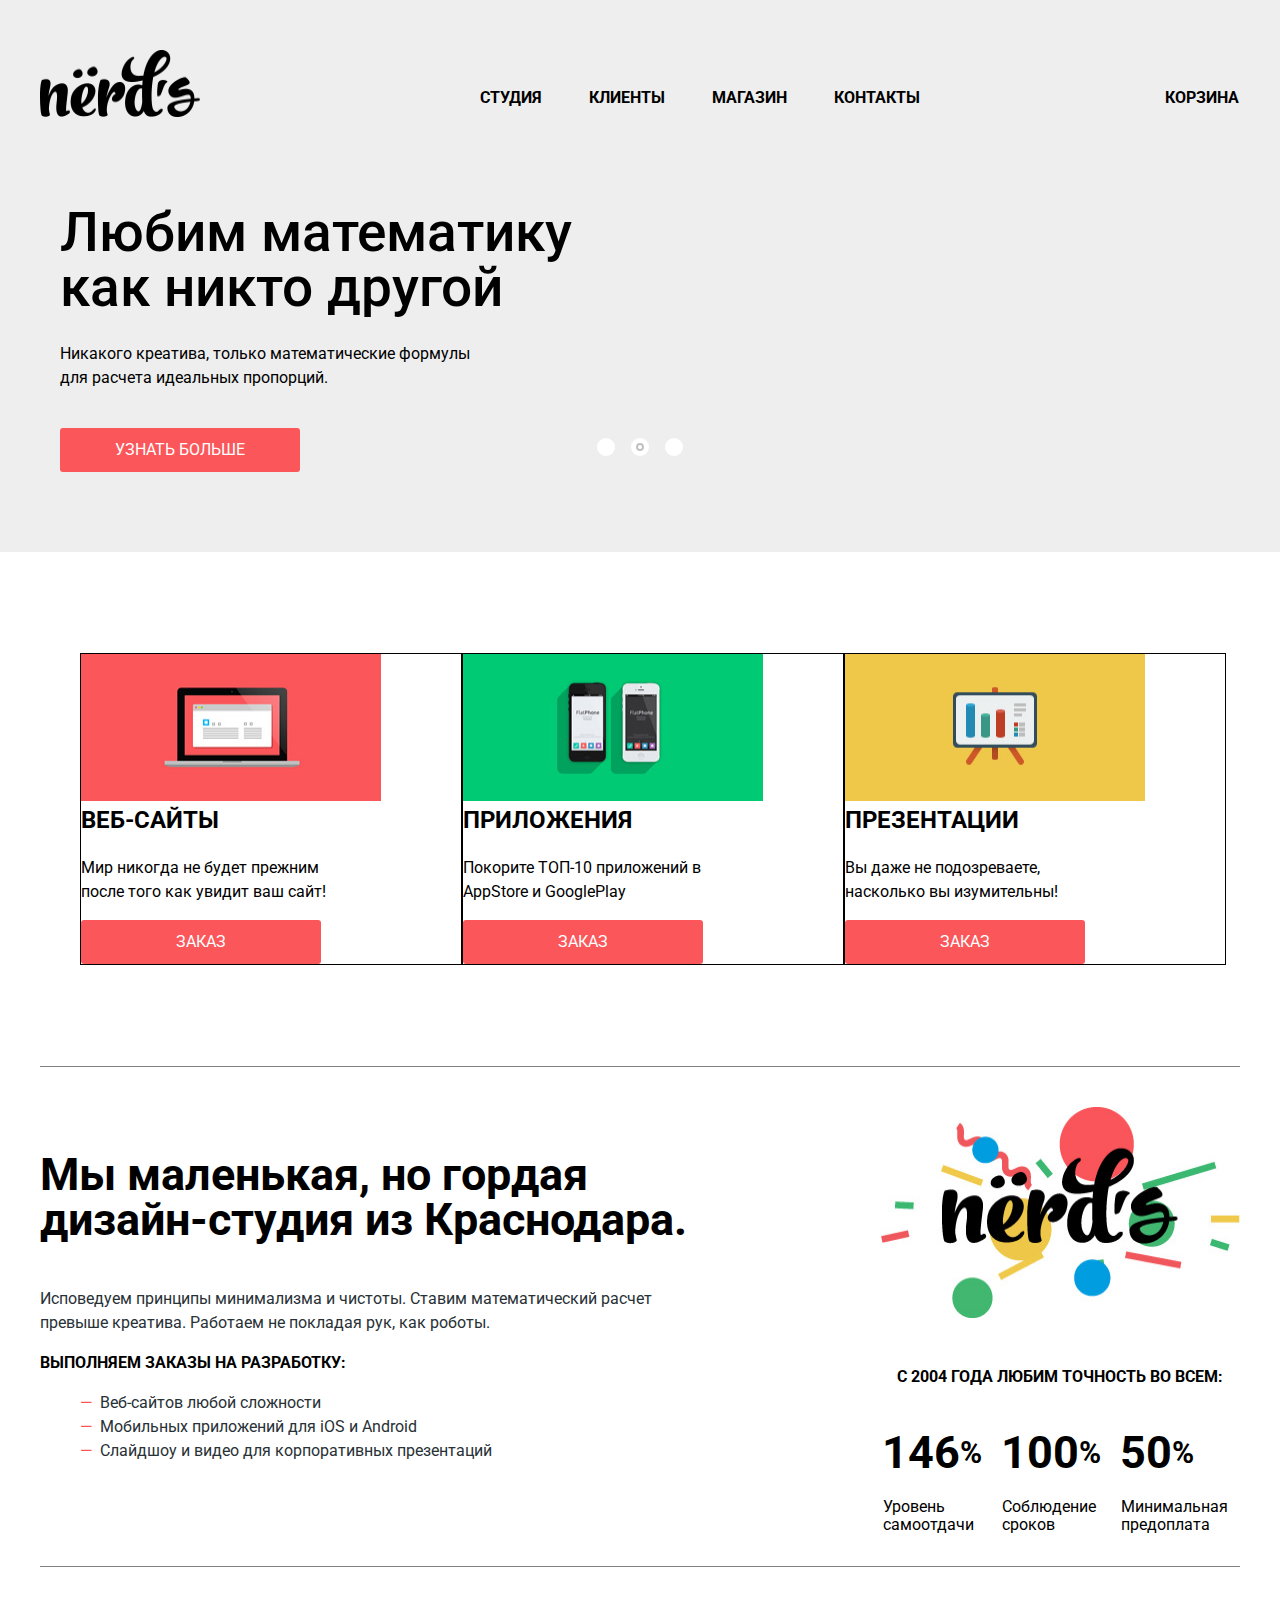
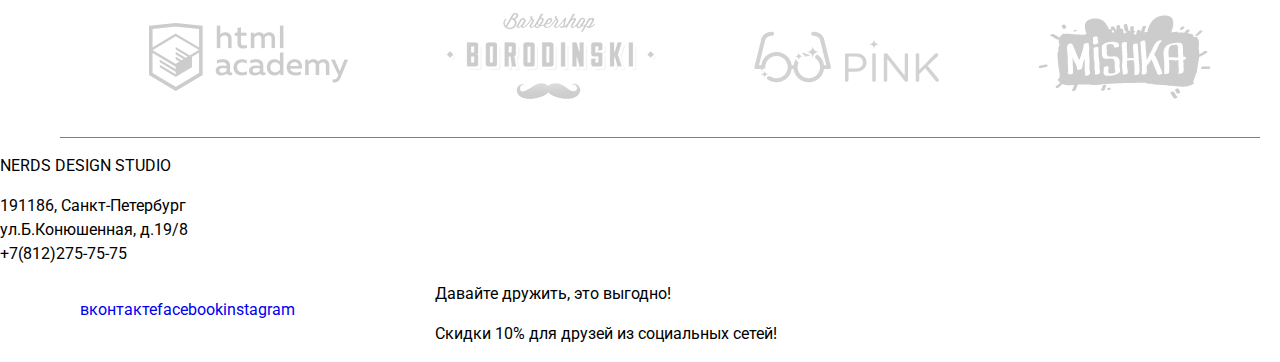
==== commit 997e8d79: "верстка_начало2" ====
--- a/index.html
+++ b/index.html
@@ -31,35 +31,45 @@
         </div>
     </header>
     <main class="main-content">
-        <section id="slide-group" class="slider">
-            <div class="slide-wrapper content-wrapper">
-                <input name="slide-control" id="slide-one-btn" class="visually-hidden slider-radio" type="radio" checked>
-                <input name="slide-control" id="slide-two-btn" class="visually-hidden slider-radio" type="radio">
-                <input name="slide-control" id="slide-three-btn" class="visually-hidden slider-radio" type="radio">
-            <div class="slider-control">
-                <label class="slide-control-item slide-control-item-one" for="slide-one-btn">Первый</label>
-                <label class="slide-control-item slide-control-item-two" for="slide-two-btn">Второй</label>
-                <label class="slide-control-item slide-control-item-three" for="slide-three-btn">Третий</label>
-            </div>
-            <ul class="slider-list">
-                <li class="slide-item">
-                    <h2 class="slide-title">Долго, дорого,<br> скрупулезно.</h2>
-                    <p class="slide-subtitle">Математически выверенный дизайн<br> для вашего сайта или мобильного приложения.</p>
-                    <a class="slide-item-button button btn-color-red" href="img/slider-1.jpg">Узнать больше</a>
-                </li>
-         <li class="slide-item">
-               <h2 class="slide-title">Любим математику как никто другой</h3>
-               <p class="slide-subtitle">Никакого креатива, только математические формулы для расчета идеальных пропорций.</p>
-               <a class="slide-item-button button btn-color-red " href="img/slider-2.jpg">Узнать больше</a>
-         </li>
-         <li class="slide-item">
-             <h2 class="slide-title">Только ночь,<br> только хардкор</h3>
-             <p class="slide-subtitle">Работать днем, как все? Мы против этого.<br> Ближе к полуночи работа только начинается.</p>
-             <a class="slide-item-button button btn-color-red" href="img/slider-3.jpg">Узнать больше</a>
-         </li>
-       </ul>
-     </div>
-   </section>
+        <section class="slider">
+            <div class="slider-container">
+                <h2 class="visually-hidden">Преимущества</h2>
+                <div class="slider-controls">
+          <i></i>
+          <i class="active"></i>
+          <i></i>
+        </div>
+        <ul class="slider-list">
+          <li class="slider-item">
+            <h3>Долго, дорого,<br> скрупулезно.</h3>
+            <p>Математически выверенный дизайн<br> для вашего сайта или мобильного приложения.</p>
+            <a class="slider-item-button button" href="#">Узнать больше</a>
+          </li>
+          <li class="slider-item">
+            <h3>Любим математику как никто другой</h3>
+            <p>Никакого креатива, только математические формулы для расчета идеальных пропорций.</p>
+            <a class="slider-item-button button" href="#">Узнать больше</a>
+          </li>
+          <li class="slider-item">
+            <h3>Только ночь,<br> только хардкор</h3>
+            <p>Работать днем, как все? Мы против этого.<br> Ближе к полуночи работа только начинается.</p>
+            <a class="slider-item-button button" href="#">Узнать больше</a>
+          </li>
+        </ul>
+      </div>
+    </section>
+
+
+
+
+
+
+
+
+
+
+
+
         <div class="main-content-wrapper">
             <h1 class="visually-hidden">Нердс</h1>
             <section class="products">
@@ -167,8 +177,8 @@
                 <li class="social-list-item"><a href="#" class="instagram">instagram</a></li>
             </ul>
             <div class="promo">
-                <p>Давайте дружить, это выгодно!</p>
-                <p>Скидки 10% для друзей из социальных сетей!</p>
+                <p class="slogan-first">Давайте дружить, это выгодно!</p>
+                <p class="slogan-second">Скидки 10% для друзей из социальных сетей!</p>
             </div>
         </div>
     </footer>
--- a/css/style.css
+++ b/css/style.css
@@ -51,6 +51,13 @@
     font-size: 16px;
     line-height: 30px;
 }
+.site-navigation-item a:hover {
+    color: #fb565a
+}
+.site-navigation-item a:active {
+    color: black;
+    border-bottom: 2px solid  #fb565a;
+}
 .basket a {
     text-decoration: none;
     color: black;
@@ -62,6 +69,13 @@
     padding-left: 245px;
     flex-direction: row-reverse;
 }
+.basket a:hover {
+    color: #fb565a
+}
+.basket a:active {
+    color: black;
+    border-bottom: 2px solid  #fb565a;
+}
 .site-navigation-wrapper {
     display: flex;
     width: 800px;
@@ -81,7 +95,132 @@
     margin-left: auto;
     margin-right: auto;
 }
+.slider-container {
+      width: 1200px;
+      margin: 0 auto;
+      padding: 0 20px;
+      box-sizing: border-box;
+}
+.visually-hidden {
+      position: absolute;
+      width: 1px;
+      height: 1px;
+      clip: rect(0, 0, 0, 0);
+}
+.slider {
+  position: relative;
+  background-color: #eeeeee;
+}
 
+.slider-controls {
+  position: absolute;
+  left: 50%;
+  bottom: 104px;
+  z-index: 100;
+
+  width: 160px;
+  height: 18px;
+  text-align: center;
+  font-size: 0;
+  transform: translateX(-50%);
+}
+
+.slider-controls i {
+  position: relative;
+  display: inline-block;
+  width: 18px;
+  height: 18px;
+  padding: 8px;
+  border-radius: 50%;
+  cursor: pointer;
+}
+.slider-controls i::after {
+  content: "";
+  position: absolute;
+  top: 8px;
+  left: 8px;
+  z-index: 1;
+  width: 18px;
+  height: 18px;
+  background: #ffffff;
+  border-radius: 50%;
+}
+.slider-controls .active::before {
+  content: "";
+  position: absolute;
+  left: 50%;
+  top: 50%;
+  z-index: 2;
+  width: 4px;
+  height: 4px;
+  margin: -4px;
+  background-color: inherit;
+  border: 2px solid #c1c1c1;
+  border-radius: 50%;
+}
+.slider-list {
+  margin: 0;
+  padding: 0;
+  list-style: none;
+}
+.slider-item {
+  display: none;
+  padding: 78px 0 80px 0;
+}
+.slider-item:nth-child(2) {
+  display: block;
+}
+.slider-item:nth-child(1) {
+  background-image: url("img/slider-1.jpg");
+  background-repeat: no-repeat;
+  background-position: 93% 18px;
+}
+.slider-item:nth-child(2) {
+  background-image: url("img/slider-2.jpg");
+  background-repeat: no-repeat;
+  background-position: 100% 0;
+}
+.slider-item:nth-child(3) {
+  background-image: url("img/slider-3.jpg");
+  background-repeat: no-repeat;
+  background-position: 100% 20px;
+}
+.slider-item h3 {
+  max-width: 600px;
+  margin: 0;
+  margin-bottom: 27px;
+  font-size: 55px;
+  line-height: 55px;
+  font-weight: 500;
+}
+.slider-item p {
+  max-width: 430px;
+  margin: 0;
+  margin-bottom: 38px;
+}
+.button {
+  display: block;
+  width: 240px;
+  padding: 13px 0;
+  font-size: 16px;
+  line-height: 18px;
+  color: #ffffff;
+  text-transform: uppercase;
+  text-align: center;
+  text-decoration: none;
+  background-color: #fb565a;
+  border-radius: 3px;
+  border: none;
+}
+.button:hover,
+.button:focus {
+  background-color: #e74246;
+}
+.button:active {
+  background-color: #d7373b;
+  color: rgba(255, 255, 255, 0.3);
+  box-shadow: 0 3px rgba(0, 0, 0, 0.1) inset;
+}
 .main-content-wrapper {
     width: 1200px;
     padding-left: 20px;
@@ -236,3 +375,6 @@
     list-style: none;
     margin-right: 140px;
 }
+.social-list-item {
+  color: gray;
+}
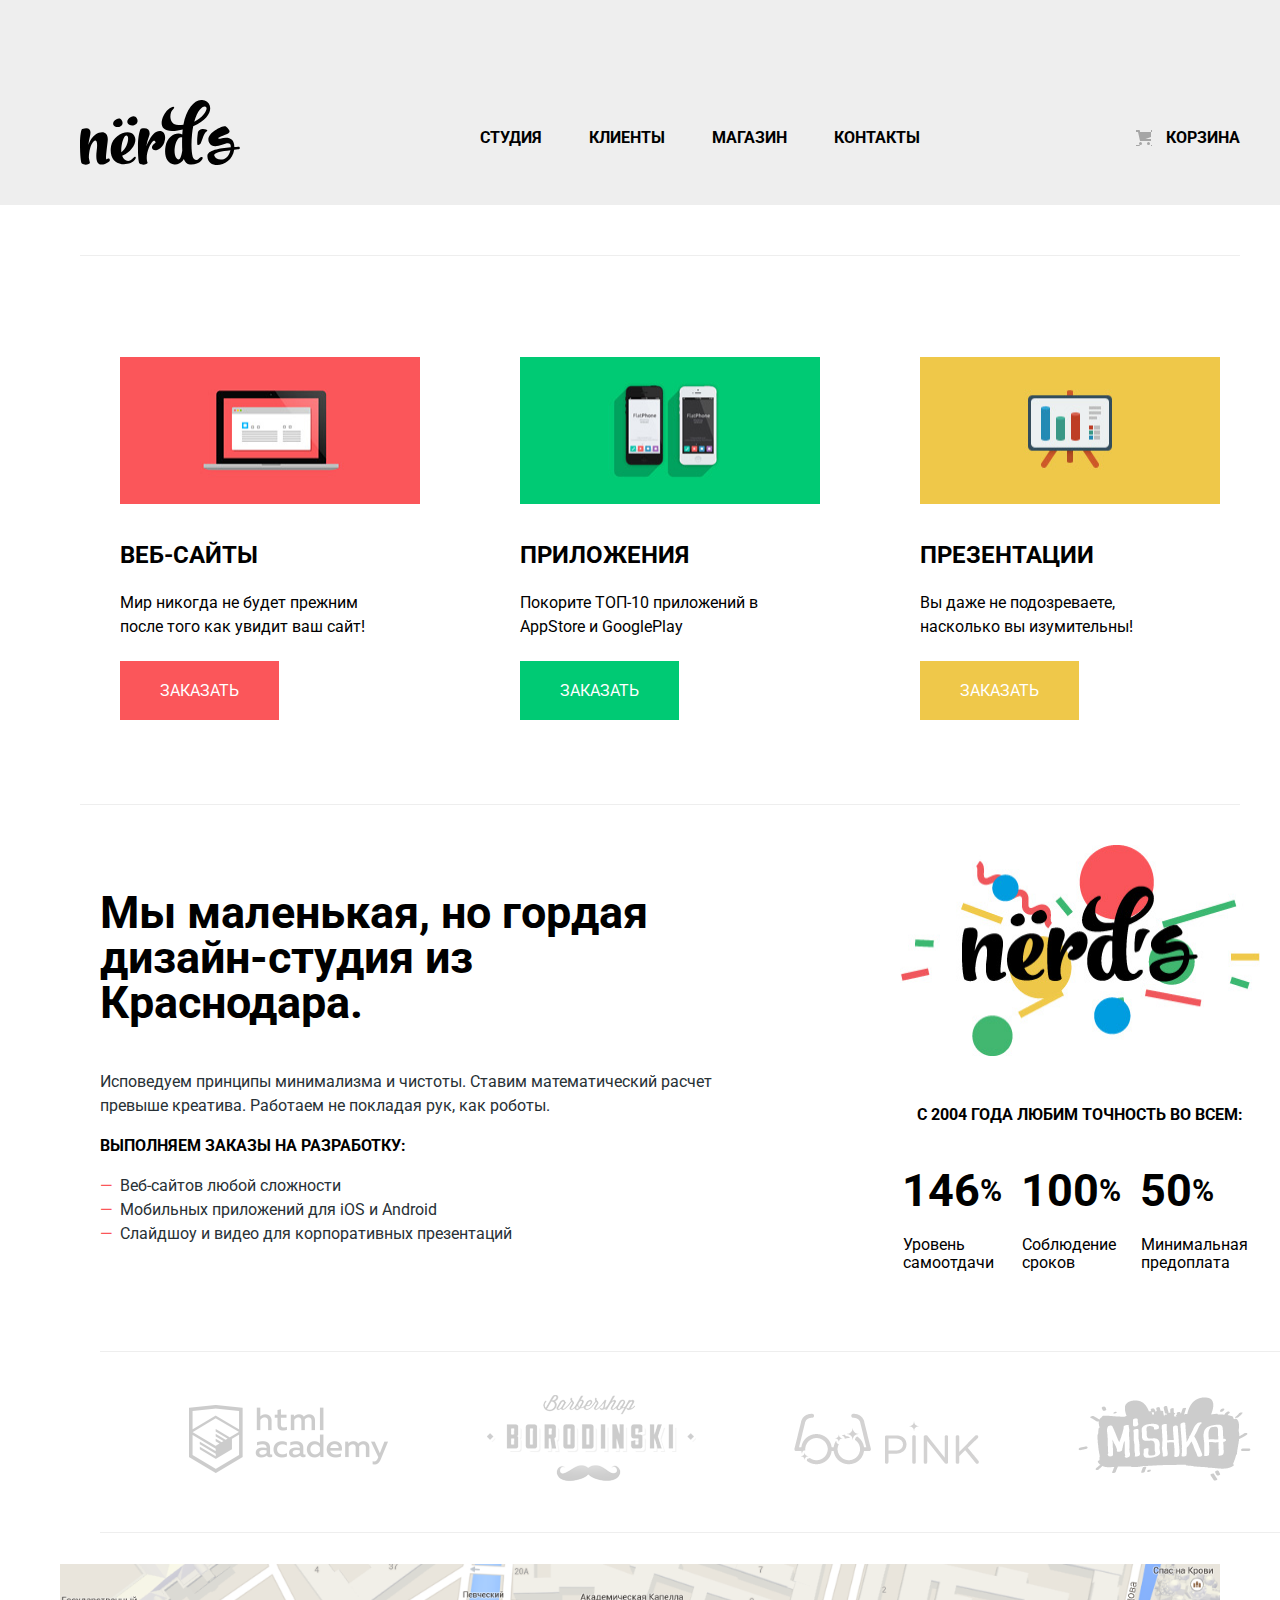
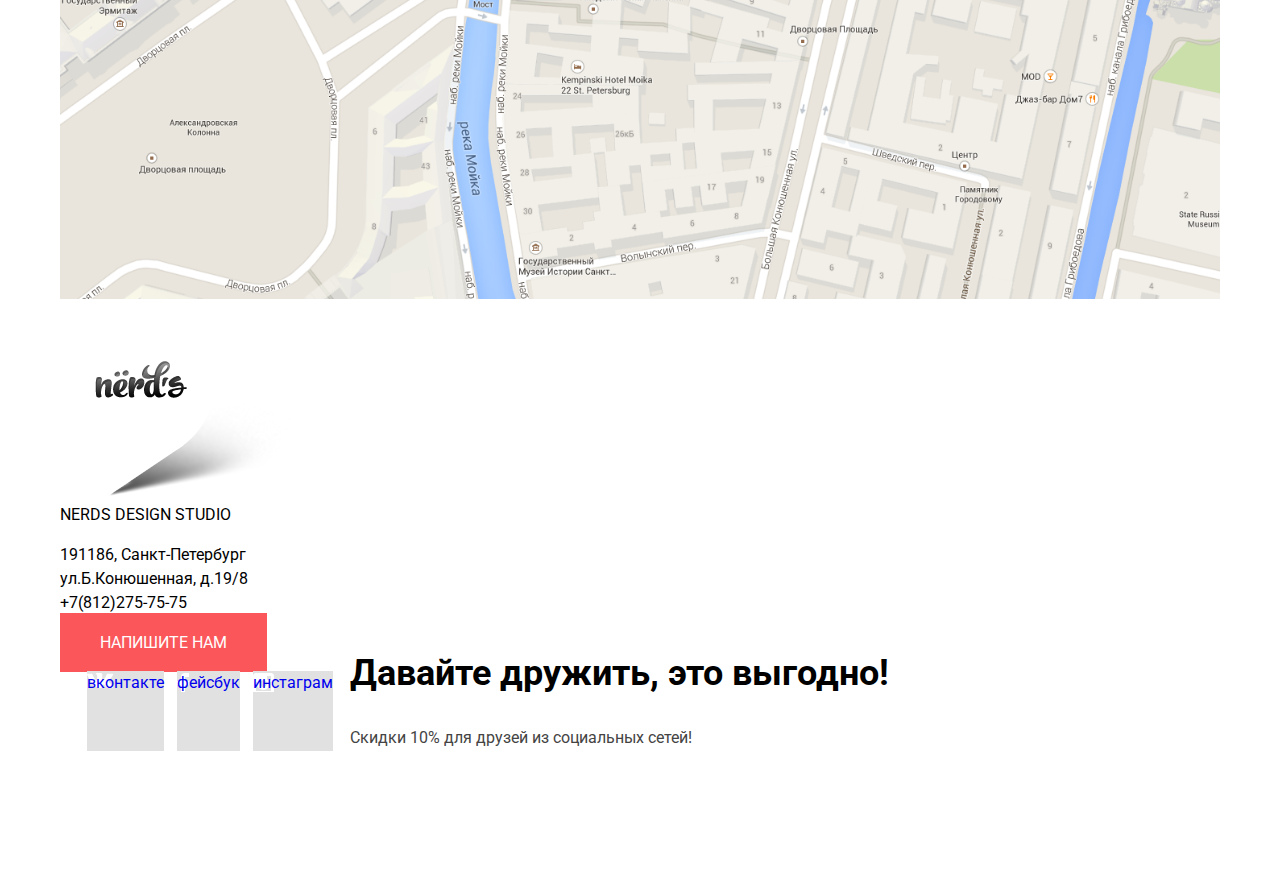
==== commit d9cc19b6: "правки к верстке" ====
--- a/index.html
+++ b/index.html
@@ -12,9 +12,7 @@
         <div class="page-header-wrapper">
             <nav class="page-navigation">
                 <a class="page-header-logo">
-                    <div class="nerds-logo-header">
-                        <img src="img/nerds-logo.png" width="160px" height="67px" alt="Логотип Нердс">
-                    </div>
+                    <svg xmlns="http://www.w3.org/2000/svg" width="160" height="65" viewBox="0 0 160 65"><path d="M157.936 49.374c-1.235.161-2.523.271-3.757.377v.056c-2.415 17.364-26.188 20.231-26.779 6.599-.269-6.167 11.593-7.95 23.398-9.088.429-11.09-15.901 5.667-21.608-4.601-5.019-9.025 14.632-17.938 16.728-16.102 6.438 5.636 3.404 6.618-1.379 8.335-9.49 3.41-5.791 4.107-4.511 3.726 7.569-2.253 14.366-1.04 14.312 8.317 1.288-.107 2.522-.163 3.757-.271 2.306-.215 2.467 2.435-.161 2.652zm-7.514.756c-9.124 1.028-17.013 2.436-16.153 5.355 1.716 5.573 13.577 6.818 16.153-5.355zM117.678 44.918c-.682-.037-.703-6.038.112-11.688 1.005-6.951 11.935-3.357 9.093-1.906-2.975 1.52-4.429 8.718-6.266 12.087-.635 1.161-2.605 1.526-2.939 1.507zM42.105 21.002c2.376 4.866-4.937 8.171-8.292 4.521-1.398-1.555-.755-4.56 2.636-6.193 1.697-.836 4.073-1.596 5.656 1.672zM57.062 18.861c2.585 5.297-5.38 8.896-9.031 4.922-1.522-1.695-.823-4.963 2.873-6.742 1.846-.911 4.432-1.736 6.158 1.82zM28.883 61.666c-7.919 5.338-14.219 4.159-12.212-10.848 1.45-10.904-.948-11.521-3.122-9.442-2.845 2.697-4.628 9.723-4.684 16.412a50.98 50.98 0 0 0 1.004 4.776c.334 1.63-4.907 3.315-7.974 1.011C.837 62.79 0 54.865 0 44.131c0-8.824 1.171-14.895 2.23-15.175 8.029-2.191 9.312 1.348 7.583 7.981a47.637 47.637 0 0 0-1.395 7.924c1.673-4.664 4.071-8.485 6.803-10.173 7.416-4.664 13.605-2.473 12.434 6.801-2.007 16.58-2.174 18.827-.39 17.535 2.231-1.574 3.68 1.238 1.618 2.642zM54.982 59.59c-2.175 3.484-7.806 5.171-13.216 4.552-7.75-.843-12.545-7.756-10.705-18.097 2.008-11.185 18.065-18.322 23.196-10.341 3.735 5.789-2.175 16.017-11.597 19.783l-.502.168c1.951 5.171 6.579 7.476 11.039 2.36 2.119-2.36 3.624-1.348 1.785 1.575zm-13.605-7.418c5.855-4.159 7.806-13.32 6.189-15.905-1.728-2.697-5.074 1.517-6.245 11.746-.111 1.461-.111 2.865.056 4.159zM83.091 44.992c-1.597 2.507-3.903 4.384-5.966 5.059-2.398.73-5.185.056-5.185-2.698 0-1.011.892-3.372 3.624-4.721-.168-1.911-1.394-2.417-2.286-1.686-3.345 2.586-7.417 12.25-6.356 19.221.055.168.055.337.055.506.168.617.335 1.237.558 1.854.557 1.574-4.907 3.316-7.973.956-1.059-.788-1.617-6.97-1.617-17.704 0-8.824 1.951-16.636 3.011-16.917 6.412-1.743 10.147 1.292 8.14 7.249-1.171 3.373-2.23 6.801-2.843 10.399 2.453-6.688 6.523-12.872 9.812-14.501 5.856-2.923 10.092.956 8.867 7.813-.056.11-.112.393-.112.449-.056.562-.566 2.302-.39 1.741-.516 1.645-.892 2.277-1.339 2.98z"/><path d="M113.207 26.161a86.988 86.988 0 0 0-1.115 7.531c-1.059 10.06-.612 18.996.613 22.986.726 2.137 3.457 4.946 6.078 2.023 2.843-3.203 5.967-1.349 2.174 2.416-2.34 2.305-6.689 3.878-11.039 3.428-3.123-.393-5.018-2.415-6.134-5.505-.444.898-.947 1.685-1.56 2.302-2.119 2.193-4.685 3.43-7.974 3.092-6.637-.73-10.538-7.923-8.699-18.153 1.952-10.791 11.319-14.725 16.728-11.857.112-1.349.223-2.699.335-4.104.055-.281.055-.562.11-.843a96.962 96.962 0 0 1-4.962.956C73.787 34.423 82.04 14.864 87.894 9.75c6.636-5.733 7.36-1.855 5.297-.562-3.68 2.36-5.297 15.905 5.241 15.905 1.729 0 3.346-.112 4.962-.281C106.685 6.49 116.665-2.391 124.75.532c8.976 3.26 8.029 17.535-11.543 25.629zm-10.928 24.393c-.224-3.542-.224-7.532-.167-11.636 0-.506.056-1.011.056-1.461-3.346-1.518-6.635 3.653-7.473 10.792-.946 8.373 2.788 12.813 4.908 10.791 1.617-1.631 2.453-6.803 2.676-8.486zm24.086-43.165c-1.784-2.642-8.307.562-12.098 14.332 9.535-4.554 13.326-12.422 12.098-14.332z"/></svg>
                 </a>
                 <div class="site-navigation-wrapper">
                     <ul class="site-navigation">
@@ -32,43 +30,9 @@
     </header>
     <main class="main-content">
         <section class="slider">
-            <div class="slider-container">
-                <h2 class="visually-hidden">Преимущества</h2>
-                <div class="slider-controls">
-          <i></i>
-          <i class="active"></i>
-          <i></i>
-        </div>
-        <ul class="slider-list">
-          <li class="slider-item">
-            <h3>Долго, дорого,<br> скрупулезно.</h3>
-            <p>Математически выверенный дизайн<br> для вашего сайта или мобильного приложения.</p>
-            <a class="slider-item-button button" href="#">Узнать больше</a>
-          </li>
-          <li class="slider-item">
-            <h3>Любим математику как никто другой</h3>
-            <p>Никакого креатива, только математические формулы для расчета идеальных пропорций.</p>
-            <a class="slider-item-button button" href="#">Узнать больше</a>
-          </li>
-          <li class="slider-item">
-            <h3>Только ночь,<br> только хардкор</h3>
-            <p>Работать днем, как все? Мы против этого.<br> Ближе к полуночи работа только начинается.</p>
-            <a class="slider-item-button button" href="#">Узнать больше</a>
-          </li>
-        </ul>
-      </div>
-    </section>
 
 
-
-
-
-
-
-
-
-
-
+        </section>
 
         <div class="main-content-wrapper">
             <h1 class="visually-hidden">Нердс</h1>
@@ -76,13 +40,13 @@
                 <h2 class="visually-hidden">Продукты</h2>
                 <ul class="products-list">
                     <li class="products-item">
-                        <img src="img/web-box.jpg" class="img-products" alt="Веб-сайты">
+                        <img src="img/web-box.jpg" class="img-products" width="300px" height="147px" alt="Веб-сайты">
                         <h3 class="product-title">Веб-сайты</h3>
                         <p class="product-subtitle">
                             Мир никогда не будет прежним <br>
                             после того как увидит ваш сайт!
                         </p>
-                        <a class="button" href="order-web.html">Заказ</a>
+                        <a class=" btn btn-color-red" href="#">Заказать</a>
                     </li>
                     <li class="products-item">
                         <img src="img/mobile-box.jpg" class="img-products" alt="Приложения">
@@ -91,7 +55,7 @@
                             Покорите ТОП-10 приложений в <br>
                             AppStore и GooglePlay
                         </p>
-                        <a class="button" href="order-application.html">Заказ</a>
+                        <a class="btn btn-color-green" href="#">Заказать</a>
                     </li>
                     <li class="products-item">
                         <img src="img/presentation-box.jpg" class="img-products" alt="Презентации">
@@ -100,41 +64,43 @@
                             Вы даже не подозреваете, <br>
                             насколько вы изумительны!
                         </p>
-                        <a class="button" href="order-presentation.html">Заказ</a>
+                        <a class="btn btn-color-yellow" href="#">Заказать</a>
                     </li>
                 </ul>
             </section>
             <section class="description">
-                <h2 class="visually-hidden">О студии</h2>
-                <div class="left-col">
-                    <p class="who-we-are"> <strong>Мы маленькая, но гордая <br> дизайн-студия из Краснодара.</strong></p>
-                    <p class="description-text">Исповедуем принципы минимализма и чистоты.
-                        Ставим математический расчет <br>
-                        превыше креатива.
-                        Работаем не покладая рук, как роботы.
-                    </p>
-                    <p class="orders-to-develop"><b>Выполняем заказы на разработку:</b></p>
-                    <ul class="assortment-list">
-                        <li class="assortment-list-item">Веб-сайтов любой сложности</li>
-                        <li class="assortment-list-item">Мобильных приложений для iOS и Android</li>
-                        <li class="assortment-list-item">Слайдшоу и видео для корпоративных презентаций</li>
-                    </ul>
-                </div>
-                <div class="right-col">
-                    <img src="img/nerds-balloons.png" class="nerds-balloons" alt="Нердс">
-                    <table class="advantages-table">
-                        <caption><b>С 2004 года любим точность во всем:</b></caption>
-                            <tr class="anvantages-row-first">
-                                <td class="advantages-row-first-item">146<span class="percent">%</span></td>
-                                <td class="advantages-row-first-item">100<span class="percent">%</span></td>
-                                <td class="advantages-row-first-item">50<span class="percent">%</span></td>
-                            </tr>
-                            <tr class="anvantages-row-second">
-                                <th class="advantages-row-second-item">Уровень<br>самоотдачи</th>
-                                <th class="advantages-row-second-item">Соблюдение<br> сроков</th>
-                                <th class="advantages-row-second-item">Минимальная<br>предоплата</th>
-                            </tr>
-                    </table>
+                <div class="last-chance">
+                    <h2 class="visually-hidden">О студии</h2>
+                    <div class="left-col">
+                        <p class="who-we-are"> <strong>Мы маленькая, но гордая <br> дизайн-студия из Краснодара.</strong></p>
+                        <p class="description-text">Исповедуем принципы минимализма и чистоты.
+                            Ставим математический расчет <br>
+                            превыше креатива.
+                            Работаем не покладая рук, как роботы.
+                        </p>
+                        <p class="orders-to-develop"><b>Выполняем заказы на разработку:</b></p>
+                        <ul class="assortment-list">
+                            <li class="assortment-list-item">Веб-сайтов любой сложности</li>
+                            <li class="assortment-list-item">Мобильных приложений для iOS и Android</li>
+                            <li class="assortment-list-item">Слайдшоу и видео для корпоративных презентаций</li>
+                        </ul>
+                    </div>
+                    <div class="right-col">
+                        <img src="img/nerds-balloons.png" class="nerds-balloons" alt="Нердс">
+                        <table class="advantages-table">
+                            <caption><b>С 2004 года любим точность во всем:</b></caption>
+                                <tr class="anvantages-row-first">
+                                    <td class="advantages-row-first-item">146<span class="percent">%</span></td>
+                                    <td class="advantages-row-first-item">100<span class="percent">%</span></td>
+                                    <td class="advantages-row-first-item">50<span class="percent">%</span></td>
+                                </tr>
+                                <tr class="anvantages-row-second">
+                                    <th class="advantages-row-second-item">Уровень<br>самоотдачи</th>
+                                    <th class="advantages-row-second-item">Соблюдение<br> сроков</th>
+                                    <th class="advantages-row-second-item">Минимальная<br>предоплата</th>
+                                </tr>
+                        </table>
+                    </div>
                 </div>
             </section>
             <section class="partners">
@@ -155,9 +121,12 @@
                             </li>
                         </ul>
                     </div>
+            </section>
         </div>
         <section class="map">
             <h2 class="visually-hidden">Карта</h2>
+            <img src="img/map.png" class="map-where" width="100%" alt="Карта">
+            <img src="img/map-marker.png" class="point-where" alt="Карта">
 
         </section>
         <section class="contacts">
@@ -167,17 +136,21 @@
                 ул.Б.Конюшенная, д.19/8<br>
                 +7(812)275-75-75
             </p>
+            <a class="btn btn-color-red-contact" href="#">Напишите нам</a>
         </section>
     </main>
     <footer>
         <div class="footer-wrapper">
-            <ul class=social-list>
-                <li class="social-list-item"><a href="#" class="vk">вконтакте</a></li>
-                <li class="social-list-item"><a href="#" class="fb">facebook</a></li>
-                <li class="social-list-item"><a href="#" class="instagram">instagram</a></li>
-            </ul>
+            <div class="footer-social">
+                <h2 class="visually-hidden">Мы в социальных сетях</h2>
+                <ul class=social-list>
+                    <li class="social-item"><a href="#" class="btn-social btn-social-vk">вконтакте</a></li>
+                    <li class="social-item"><a href="#" class="btn-social btn-social-fb">фейсбук</a></li>
+                    <li class="social-item"><a href="#" class="btn-social btn-social-inst">инстаграм</a></li>
+                </ul>
+            </div>
             <div class="promo">
-                <p class="slogan-first">Давайте дружить, это выгодно!</p>
+                <p class="slogan-first"><b>Давайте дружить, это выгодно!</b></p>
                 <p class="slogan-second">Скидки 10% для друзей из социальных сетей!</p>
             </div>
         </div>
--- a/css/style.css
+++ b/css/style.css
@@ -1,238 +1,218 @@
+/*base*/
 h1,h2,h3,h4,h5,h6,p {
     margin-top: 0;
 }
 body {
     margin: 0;
     padding: 0;
-    font-family: 'Roboto', sans-serif;
+    font-family: 'Roboto', Arial, sans-serif;
     font-size: 16px;
     line-height: 24px;
     font-weight: 400;
-    color: #28136;
+    color: #000000;
 }
 a {
     text-decoration: none;
 }
 .visually-hidden {
-    display: none;
+    position: absolute;
+    width: 1px;
+    height: 1px;
+    margin: -1px;
+    border: 0;
+    padding: 0;
+    clip: rect(0 0 0 0);
+    overflow: hidden;
+}
+.btn {
+      box-sizing: border-box;
+      min-width: 160px;
+      min-height: 50px;
+      padding-left: 40px;
+      padding-top: 20px;
+      padding-right: 40px;
+      padding-bottom: 20px;
+      font-size: 16px;
+      line-height: 18px;
+      text-transform: uppercase;
+}
+.main-content {
+    box-sizing: border-box;
+    width: 1200px;
+    padding-left: 20px;
+    padding-right: 20px;
+    margin-left: auto;
+    margin-right: auto;
+}
+/*шапка сайта*/
+.page-header-wrapper {
+    box-sizing: border-box;
+    width: 1200px;
+    padding-left: 20px;
+    padding-right: 20px;
+    margin-left: auto;
+    margin-right: auto;
+    display: flex;
+    justify-content: space-between;
+    align-items: center;
+    padding-top: 50px;
+    padding-bottom: 15px;
 }
 .page-header {
     font-size: 16px;
     line-height: 30px;
-    min-height: 120px;
     color: #000000;
     background-color: #eeeeee;
-}
-.page-header-wrapper {
-    width: 1200px;
-    padding-left: 20px;
-    padding-right: 20px;
-    margin-left: auto;
-    margin-right: auto;
+    text-transform: uppercase;
 }
 .page-navigation {
     display: flex;
     justify-content: space-between;
+    align-items: center;
+    padding-top: 50px;
+    padding-bottom: 15px;
 }
 .site-navigation {
     display: flex;
     width: 440px;
     margin: 0;
-    padding-top: 83px;
-    list-style: none;
-    justify-content: space-between;
-    font-size: 16px;
-    line-height: 30px;
-    text-transform: uppercase;
+    align-items: center;
+    list-style: none;
+    justify-content: space-between;
+    text-decoration: none;
+}
+.site-navigation-wrapper {
+    display: flex;
+    justify-content: space-between;
+    width: 800px;
 }
 .site-navigation-item a {
-    text-decoration: none;
-    color: black;
-    font-size: 16px;
-    line-height: 30px;
+    color: #000000;
 }
 .site-navigation-item a:hover {
-    color: #fb565a
+    color: #fb565a;
 }
 .site-navigation-item a:active {
-    color: black;
+    color: #000000;
     border-bottom: 2px solid  #fb565a;
 }
 .basket a {
     text-decoration: none;
     color: black;
-    font-size: 16px;
     line-height: 30px;
     text-transform: uppercase;
-    padding-top: 83px;
-    display: flex;
-    padding-left: 245px;
+    display: flex;
     flex-direction: row-reverse;
+    align-items: center;
 }
 .basket a:hover {
-    color: #fb565a
+    color: #fb565a;
 }
 .basket a:active {
     color: black;
     border-bottom: 2px solid  #fb565a;
 }
-.site-navigation-wrapper {
-    display: flex;
-    width: 800px;
-}
-.nerds-logo-header {
+.basket {
+  padding-left: 30px;
+  position: relative;
+}
+.basket:before {
+     content: "";
+     position: absolute;
+     width: 16px;
+     height: 16px;
+     left: 0;
+     top: 50%;
+     margin-top:-8px;
+     background-image: url(../img/cart-icon.svg);
+}
+.page-header-logo svg {
+    padding-right: 200px;
+    padding-left: 20px;
+    width: 160px;
+    height: 65px;
+}
+.page-header-logo svg:link {
+    fill: #000000;
+}
+.page-header-logo svg:hover {
+    fill: #303030;
+}
+.page-header-logo svg:active {
+    fill: #a6a6a6;
+}
+/*кнопки*/
+.btn-color-red {
+  color: #ffffff;
+  background-color: #fb565a;
+ }
+.btn-color-red:link {
+  color: #ffffff;
+  background-color: #fb565a;
+}
+.btn-color-red:hover {
+ color: #ffffff;
+ background-color: #e74246;
+}
+.btn-color-red:active {
+  color: #ffffff;
+  background-color: #d7373b;
+}
+.btn-color-green {
+  color: #ffffff;
+  background-color: #00ca74;
+}
+.btn-color-green:link {
+  color: #ffffff;
+  background-color: #00ca74;
+}
+.btn-color-green:hover {
+  color: #ffffff;
+  background-color: #00bc6c;
+}
+.btn-color-green:active {
+  color: #4dc491;
+  background-color: #00aa62;
+}
+.btn-color-yellow {
+  color: #ffffff;
+  background-color: #efc84a;
+}
+.btn-color-yellow:link {
+  color: #ffffff;
+  background-color: #efc84a;
+}
+.btn-color-yellow:hover {
+  color: #ffffff;
+  background-color: #eab534;
+}
+.btn-color-yellow:active {
+  color: #edc265;
+  background-color: #e5a722;
+}
+.btn-color-red-contact {
+  color: #ffffff;
+  background-color: #fb565a;
+}
+/*------------------------------------------------------*/
+.main-content-wrapper {
+    box-sizing: border-box;
+    width: 1200px;
+    min-height: 510px;
+    padding-left: 20px;
+    padding-right: 20px;
+    margin-left: auto;
+    margin-right: auto;
     padding-top: 50px;
-    padding-right: 200px;
-}
-.slider {
-    background-color: #eeeeee;
-    min-height: 400px;
-}
-.slide-wrapper {
-    width: 1200px;
-    padding-left: 20px;
-    padding-right: 20px;
-    margin-left: auto;
-    margin-right: auto;
-}
-.slider-container {
-      width: 1200px;
-      margin: 0 auto;
-      padding: 0 20px;
-      box-sizing: border-box;
-}
-.visually-hidden {
-      position: absolute;
-      width: 1px;
-      height: 1px;
-      clip: rect(0, 0, 0, 0);
-}
-.slider {
-  position: relative;
-  background-color: #eeeeee;
-}
-
-.slider-controls {
-  position: absolute;
-  left: 50%;
-  bottom: 104px;
-  z-index: 100;
-
-  width: 160px;
-  height: 18px;
-  text-align: center;
-  font-size: 0;
-  transform: translateX(-50%);
-}
-
-.slider-controls i {
-  position: relative;
-  display: inline-block;
-  width: 18px;
-  height: 18px;
-  padding: 8px;
-  border-radius: 50%;
-  cursor: pointer;
-}
-.slider-controls i::after {
-  content: "";
-  position: absolute;
-  top: 8px;
-  left: 8px;
-  z-index: 1;
-  width: 18px;
-  height: 18px;
-  background: #ffffff;
-  border-radius: 50%;
-}
-.slider-controls .active::before {
-  content: "";
-  position: absolute;
-  left: 50%;
-  top: 50%;
-  z-index: 2;
-  width: 4px;
-  height: 4px;
-  margin: -4px;
-  background-color: inherit;
-  border: 2px solid #c1c1c1;
-  border-radius: 50%;
-}
-.slider-list {
-  margin: 0;
-  padding: 0;
-  list-style: none;
-}
-.slider-item {
-  display: none;
-  padding: 78px 0 80px 0;
-}
-.slider-item:nth-child(2) {
-  display: block;
-}
-.slider-item:nth-child(1) {
-  background-image: url("img/slider-1.jpg");
-  background-repeat: no-repeat;
-  background-position: 93% 18px;
-}
-.slider-item:nth-child(2) {
-  background-image: url("img/slider-2.jpg");
-  background-repeat: no-repeat;
-  background-position: 100% 0;
-}
-.slider-item:nth-child(3) {
-  background-image: url("img/slider-3.jpg");
-  background-repeat: no-repeat;
-  background-position: 100% 20px;
-}
-.slider-item h3 {
-  max-width: 600px;
-  margin: 0;
-  margin-bottom: 27px;
-  font-size: 55px;
-  line-height: 55px;
-  font-weight: 500;
-}
-.slider-item p {
-  max-width: 430px;
-  margin: 0;
-  margin-bottom: 38px;
-}
-.button {
-  display: block;
-  width: 240px;
-  padding: 13px 0;
-  font-size: 16px;
-  line-height: 18px;
-  color: #ffffff;
-  text-transform: uppercase;
-  text-align: center;
-  text-decoration: none;
-  background-color: #fb565a;
-  border-radius: 3px;
-  border: none;
-}
-.button:hover,
-.button:focus {
-  background-color: #e74246;
-}
-.button:active {
-  background-color: #d7373b;
-  color: rgba(255, 255, 255, 0.3);
-  box-shadow: 0 3px rgba(0, 0, 0, 0.1) inset;
-}
-.main-content-wrapper {
-    width: 1200px;
-    padding-left: 20px;
-    padding-right: 20px;
-    margin-left: auto;
-    margin-right: auto;
+    padding-bottom: 15px;
 }
 .products {
     padding-top: 85px;
     padding-bottom: 85px;
-    border-bottom: 1px solid gray;
-    margin-left: auto;
+    border-bottom: 1px solid #eeeeee;
+    border-top: 1px solid #eeeeee;
+    margin-left: auto;
+    margin-right: auto;
 }
 .products-list {
     display: flex;
@@ -240,13 +220,16 @@
     justify-content: flex-start;
 }
 .products-item {
-    border: 1px solid black;
-    padding-right: 80px;
+    padding-right: 100px;
     padding-left: 0px;
 }
+.products-item:last-child {
+    padding-right: 0;
+ }
 .img-products {
     width: 300px;
     height: 147px;
+    margin-bottom: 32px;
 }
 .product-title {
     text-transform: uppercase;
@@ -254,11 +237,20 @@
 }
 .product-subtitle {
     font-size: 16px;
-}
-.description {
-    display: flex;
-    justify-content: space-between;
-    border-bottom: 1px solid gray;
+    margin-bottom: 40px;
+}
+/*------------------------------------------------------*/
+
+.last-chance {
+    display: flex;
+    width: 1200px;
+    min-height: 530px;
+    box-sizing: border-box;
+    padding-left: 20px;
+    padding-right: 20px;
+    margin-left: auto;
+    margin-right: auto;
+    justify-content: space-between;
 }
 .left-col {
     padding-top: 85px;
@@ -289,6 +281,9 @@
     line-height: 24px;
     text-transform: uppercase;
     color:"#111111";
+}
+.assortment-list {
+    padding-left: 0;
 }
 .assortment-list-item {
     font-size: 16px;
@@ -339,6 +334,7 @@
     padding-right: 0px;
     padding-left: 165px;
 }
+/*------------------------------------------------------*/
 .partners-logo-wrapper {
     display: flex;
     width: 1200px;
@@ -349,22 +345,38 @@
     margin-right: auto;
     justify-content: space-between;
     list-style: none;
-
 }
 .partners-logo {
     display: flex;
     width: 1200px;
+    min-height: 180px;
     flex-direction: row;
     list-style: none;
     justify-content: space-around;
     align-items: center;
     margin-left: auto;
     margin-right: auto;
-    border-bottom: 1px solid gray;
-}
+    border-bottom: 1px solid #eeeeee;
+    border-top: 1px solid #eeeeee;
+}
+/*------------------------------------------------------*/
+.map {
+    box-sizing: content-box;
+    width: 100%;
+    min-height: 418px;
+    padding-left: 0px;
+    padding-right: 0px;
+    margin-left: 0;
+    margin-right: 0;
+    position: relative;
+}
+
+
+/*------------------------------------------------------*/
 .footer-wrapper {
     display: flex;
     width: 1200px;
+    min-height: 215px;
     padding-left: 20px;
     padding-right: 20px;
     margin-left: auto;
@@ -373,8 +385,33 @@
 .social-list {
     display: flex;
     list-style: none;
-    margin-right: 140px;
-}
-.social-list-item {
-  color: gray;
-}
+    justify-content: space-around;
+    width: 260px;
+    min-height: 80px;
+    margin-right: 10px;
+}
+ .social-list .social-item {
+  list-style: none;
+  background-color: #e1e1e1;
+}
+.btn-social-vk {
+  background-image: url("../img/vk-icon.svg");
+  background-repeat: no-repeat;
+}
+.btn-social-fb {
+  background-image: url("../img/fb-icon.svg");
+  background-repeat: no-repeat;
+}
+.btn-social-inst {
+  background-image: url("../img/insta-icon.svg");
+  background-repeat: no-repeat;
+}
+.slogan-first {
+    font-size: 36px;
+    line-height: 36px;
+}
+.slogan-second {
+    font-size: 16px;
+    line-height: 22px;
+    color: #444444;
+}
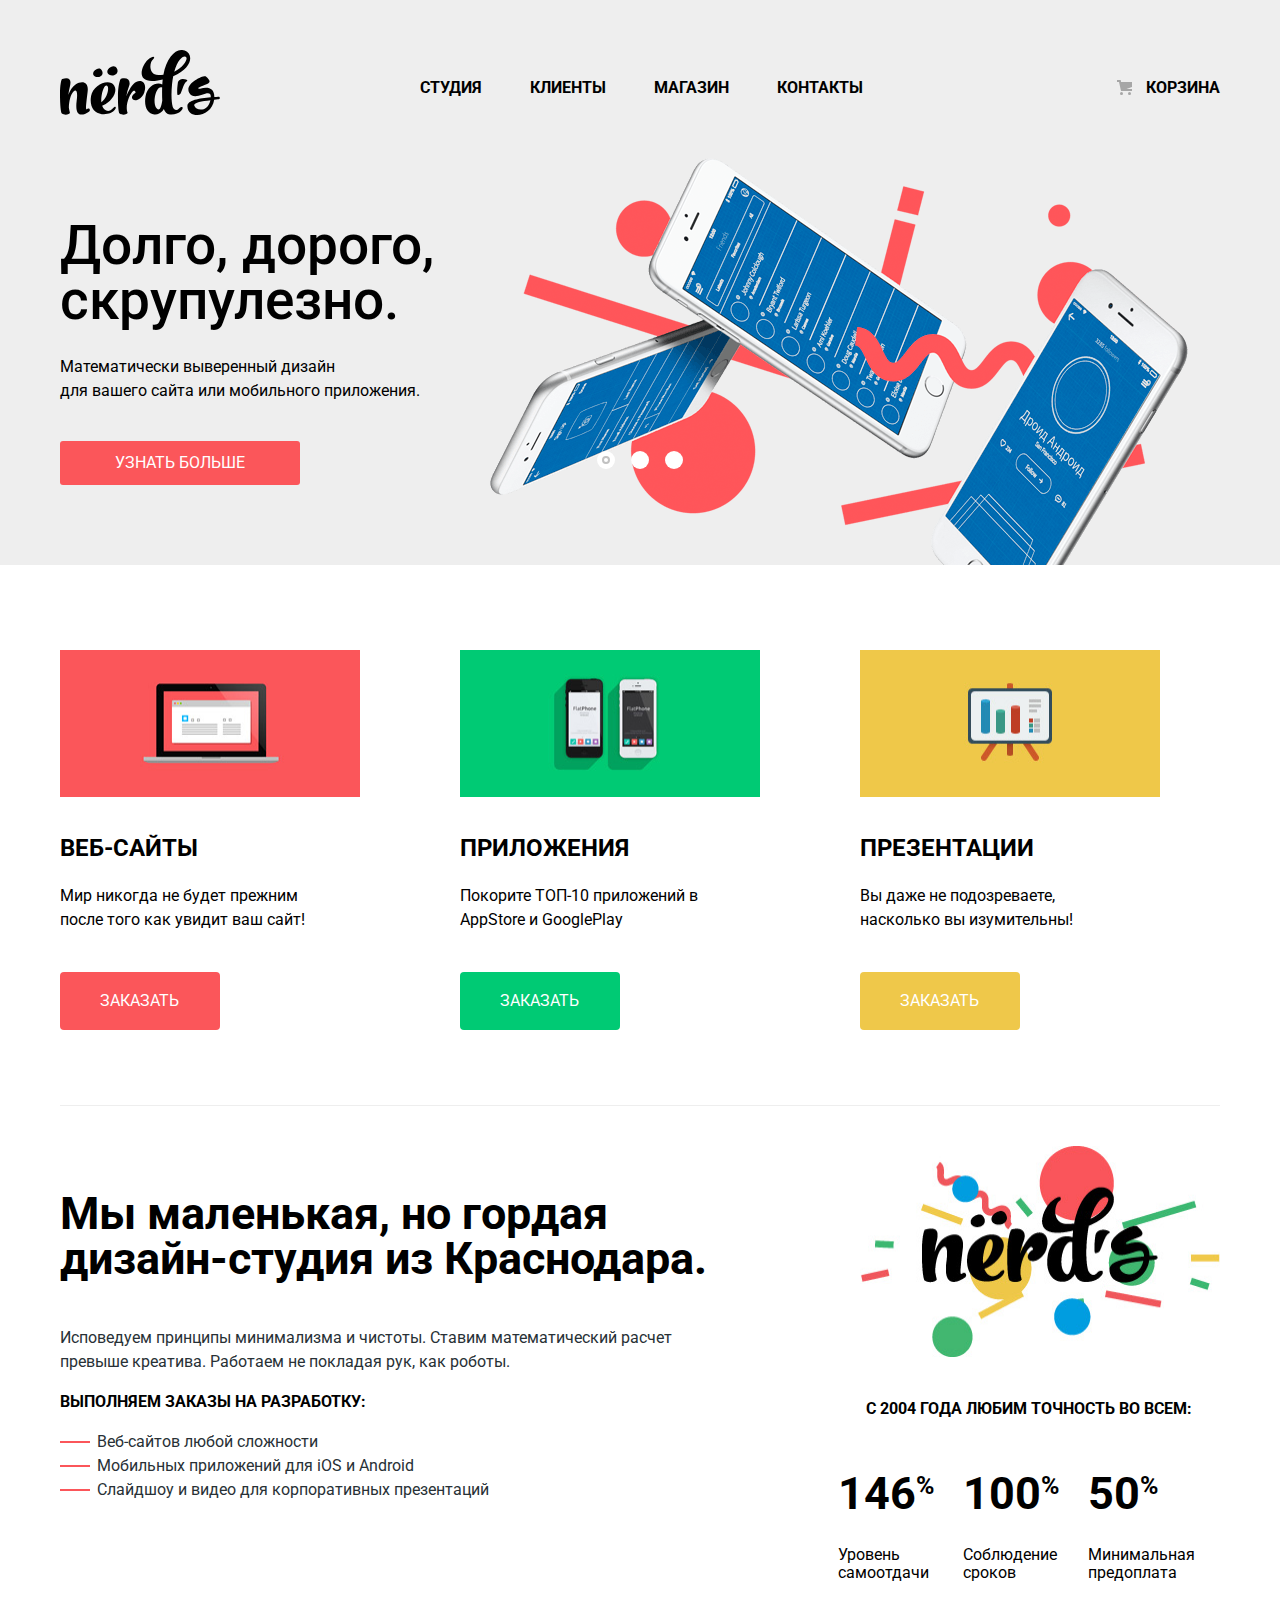
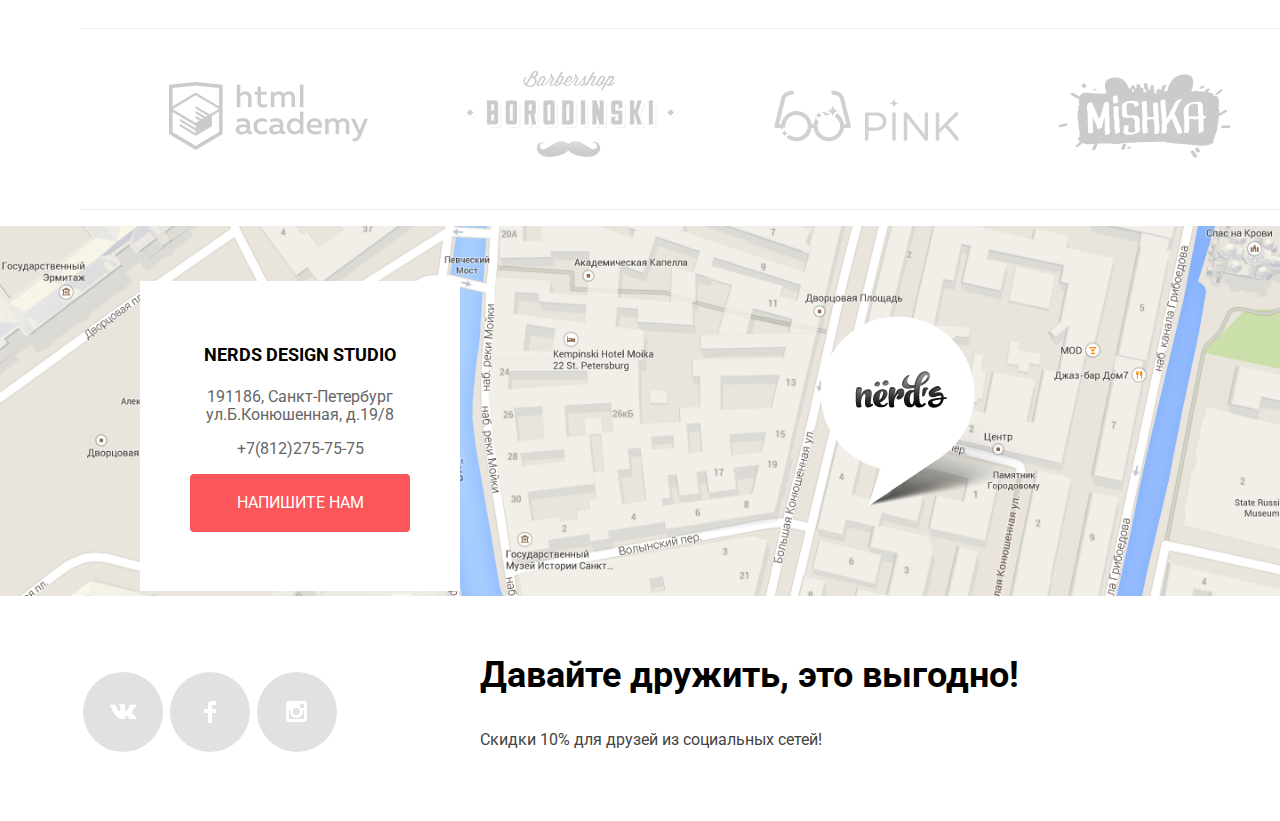
==== commit c4234481: "правки в индекс+начало каталога" ====
--- a/index.html
+++ b/index.html
@@ -1,5 +1,6 @@
 <!DOCTYPE html>
 <html lang="ru">
+
 <head>
     <meta charset="utf-8">
     <title>HTML Academy: Нёрдс</title>
@@ -9,134 +10,155 @@
 </head>
 <body>
     <header class="page-header">
-        <div class="page-header-wrapper">
-            <nav class="page-navigation">
-                <a class="page-header-logo">
-                    <svg xmlns="http://www.w3.org/2000/svg" width="160" height="65" viewBox="0 0 160 65"><path d="M157.936 49.374c-1.235.161-2.523.271-3.757.377v.056c-2.415 17.364-26.188 20.231-26.779 6.599-.269-6.167 11.593-7.95 23.398-9.088.429-11.09-15.901 5.667-21.608-4.601-5.019-9.025 14.632-17.938 16.728-16.102 6.438 5.636 3.404 6.618-1.379 8.335-9.49 3.41-5.791 4.107-4.511 3.726 7.569-2.253 14.366-1.04 14.312 8.317 1.288-.107 2.522-.163 3.757-.271 2.306-.215 2.467 2.435-.161 2.652zm-7.514.756c-9.124 1.028-17.013 2.436-16.153 5.355 1.716 5.573 13.577 6.818 16.153-5.355zM117.678 44.918c-.682-.037-.703-6.038.112-11.688 1.005-6.951 11.935-3.357 9.093-1.906-2.975 1.52-4.429 8.718-6.266 12.087-.635 1.161-2.605 1.526-2.939 1.507zM42.105 21.002c2.376 4.866-4.937 8.171-8.292 4.521-1.398-1.555-.755-4.56 2.636-6.193 1.697-.836 4.073-1.596 5.656 1.672zM57.062 18.861c2.585 5.297-5.38 8.896-9.031 4.922-1.522-1.695-.823-4.963 2.873-6.742 1.846-.911 4.432-1.736 6.158 1.82zM28.883 61.666c-7.919 5.338-14.219 4.159-12.212-10.848 1.45-10.904-.948-11.521-3.122-9.442-2.845 2.697-4.628 9.723-4.684 16.412a50.98 50.98 0 0 0 1.004 4.776c.334 1.63-4.907 3.315-7.974 1.011C.837 62.79 0 54.865 0 44.131c0-8.824 1.171-14.895 2.23-15.175 8.029-2.191 9.312 1.348 7.583 7.981a47.637 47.637 0 0 0-1.395 7.924c1.673-4.664 4.071-8.485 6.803-10.173 7.416-4.664 13.605-2.473 12.434 6.801-2.007 16.58-2.174 18.827-.39 17.535 2.231-1.574 3.68 1.238 1.618 2.642zM54.982 59.59c-2.175 3.484-7.806 5.171-13.216 4.552-7.75-.843-12.545-7.756-10.705-18.097 2.008-11.185 18.065-18.322 23.196-10.341 3.735 5.789-2.175 16.017-11.597 19.783l-.502.168c1.951 5.171 6.579 7.476 11.039 2.36 2.119-2.36 3.624-1.348 1.785 1.575zm-13.605-7.418c5.855-4.159 7.806-13.32 6.189-15.905-1.728-2.697-5.074 1.517-6.245 11.746-.111 1.461-.111 2.865.056 4.159zM83.091 44.992c-1.597 2.507-3.903 4.384-5.966 5.059-2.398.73-5.185.056-5.185-2.698 0-1.011.892-3.372 3.624-4.721-.168-1.911-1.394-2.417-2.286-1.686-3.345 2.586-7.417 12.25-6.356 19.221.055.168.055.337.055.506.168.617.335 1.237.558 1.854.557 1.574-4.907 3.316-7.973.956-1.059-.788-1.617-6.97-1.617-17.704 0-8.824 1.951-16.636 3.011-16.917 6.412-1.743 10.147 1.292 8.14 7.249-1.171 3.373-2.23 6.801-2.843 10.399 2.453-6.688 6.523-12.872 9.812-14.501 5.856-2.923 10.092.956 8.867 7.813-.056.11-.112.393-.112.449-.056.562-.566 2.302-.39 1.741-.516 1.645-.892 2.277-1.339 2.98z"/><path d="M113.207 26.161a86.988 86.988 0 0 0-1.115 7.531c-1.059 10.06-.612 18.996.613 22.986.726 2.137 3.457 4.946 6.078 2.023 2.843-3.203 5.967-1.349 2.174 2.416-2.34 2.305-6.689 3.878-11.039 3.428-3.123-.393-5.018-2.415-6.134-5.505-.444.898-.947 1.685-1.56 2.302-2.119 2.193-4.685 3.43-7.974 3.092-6.637-.73-10.538-7.923-8.699-18.153 1.952-10.791 11.319-14.725 16.728-11.857.112-1.349.223-2.699.335-4.104.055-.281.055-.562.11-.843a96.962 96.962 0 0 1-4.962.956C73.787 34.423 82.04 14.864 87.894 9.75c6.636-5.733 7.36-1.855 5.297-.562-3.68 2.36-5.297 15.905 5.241 15.905 1.729 0 3.346-.112 4.962-.281C106.685 6.49 116.665-2.391 124.75.532c8.976 3.26 8.029 17.535-11.543 25.629zm-10.928 24.393c-.224-3.542-.224-7.532-.167-11.636 0-.506.056-1.011.056-1.461-3.346-1.518-6.635 3.653-7.473 10.792-.946 8.373 2.788 12.813 4.908 10.791 1.617-1.631 2.453-6.803 2.676-8.486zm24.086-43.165c-1.784-2.642-8.307.562-12.098 14.332 9.535-4.554 13.326-12.422 12.098-14.332z"/></svg>
-                </a>
-                <div class="site-navigation-wrapper">
-                    <ul class="site-navigation">
-                        <li class="site-navigation-item"><a href="studio.html"><b>Студия</b></a></li>
-                        <li class="site-navigation-item"><a href="clients.html"><b>Клиенты</b></a></li>
-                        <li class="site-navigation-item"><a href="shop.html"><b>Магазин</b></a></li>
-                        <li class="site-navigation-item"><a href="contacts.html"><b>Контакты</b></a></li>
-                    </ul>
-                    <div class="basket">
-                        <a href="basket.html"><b>Корзина</b></a>
-                    </div>
+        <nav class="page-navigation">
+            <a class="page-header-logo">
+                <svg xmlns="http://www.w3.org/2000/svg" width="160" height="65" viewBox="0 0 160 65">
+                    <path d="M157.936 49.374c-1.235.161-2.523.271-3.757.377v.056c-2.415 17.364-26.188 20.231-26.779 6.599-.269-6.167 11.593-7.95 23.398-9.088.429-11.09-15.901 5.667-21.608-4.601-5.019-9.025 14.632-17.938 16.728-16.102 6.438 5.636 3.404 6.618-1.379 8.335-9.49 3.41-5.791 4.107-4.511 3.726 7.569-2.253 14.366-1.04 14.312 8.317 1.288-.107 2.522-.163 3.757-.271 2.306-.215 2.467 2.435-.161 2.652zm-7.514.756c-9.124 1.028-17.013 2.436-16.153 5.355 1.716 5.573 13.577 6.818 16.153-5.355zM117.678 44.918c-.682-.037-.703-6.038.112-11.688 1.005-6.951 11.935-3.357 9.093-1.906-2.975 1.52-4.429 8.718-6.266 12.087-.635 1.161-2.605 1.526-2.939 1.507zM42.105 21.002c2.376 4.866-4.937 8.171-8.292 4.521-1.398-1.555-.755-4.56 2.636-6.193 1.697-.836 4.073-1.596 5.656 1.672zM57.062 18.861c2.585 5.297-5.38 8.896-9.031 4.922-1.522-1.695-.823-4.963 2.873-6.742 1.846-.911 4.432-1.736 6.158 1.82zM28.883 61.666c-7.919 5.338-14.219 4.159-12.212-10.848 1.45-10.904-.948-11.521-3.122-9.442-2.845 2.697-4.628 9.723-4.684 16.412a50.98 50.98 0 0 0 1.004 4.776c.334 1.63-4.907 3.315-7.974 1.011C.837 62.79 0 54.865 0 44.131c0-8.824 1.171-14.895 2.23-15.175 8.029-2.191 9.312 1.348 7.583 7.981a47.637 47.637 0 0 0-1.395 7.924c1.673-4.664 4.071-8.485 6.803-10.173 7.416-4.664 13.605-2.473 12.434 6.801-2.007 16.58-2.174 18.827-.39 17.535 2.231-1.574 3.68 1.238 1.618 2.642zM54.982 59.59c-2.175 3.484-7.806 5.171-13.216 4.552-7.75-.843-12.545-7.756-10.705-18.097 2.008-11.185 18.065-18.322 23.196-10.341 3.735 5.789-2.175 16.017-11.597 19.783l-.502.168c1.951 5.171 6.579 7.476 11.039 2.36 2.119-2.36 3.624-1.348 1.785 1.575zm-13.605-7.418c5.855-4.159 7.806-13.32 6.189-15.905-1.728-2.697-5.074 1.517-6.245 11.746-.111 1.461-.111 2.865.056 4.159zM83.091 44.992c-1.597 2.507-3.903 4.384-5.966 5.059-2.398.73-5.185.056-5.185-2.698 0-1.011.892-3.372 3.624-4.721-.168-1.911-1.394-2.417-2.286-1.686-3.345 2.586-7.417 12.25-6.356 19.221.055.168.055.337.055.506.168.617.335 1.237.558 1.854.557 1.574-4.907 3.316-7.973.956-1.059-.788-1.617-6.97-1.617-17.704 0-8.824 1.951-16.636 3.011-16.917 6.412-1.743 10.147 1.292 8.14 7.249-1.171 3.373-2.23 6.801-2.843 10.399 2.453-6.688 6.523-12.872 9.812-14.501 5.856-2.923 10.092.956 8.867 7.813-.056.11-.112.393-.112.449-.056.562-.566 2.302-.39 1.741-.516 1.645-.892 2.277-1.339 2.98z" />
+                    <path d="M113.207 26.161a86.988 86.988 0 0 0-1.115 7.531c-1.059 10.06-.612 18.996.613 22.986.726 2.137 3.457 4.946 6.078 2.023 2.843-3.203 5.967-1.349 2.174 2.416-2.34 2.305-6.689 3.878-11.039 3.428-3.123-.393-5.018-2.415-6.134-5.505-.444.898-.947 1.685-1.56 2.302-2.119 2.193-4.685 3.43-7.974 3.092-6.637-.73-10.538-7.923-8.699-18.153 1.952-10.791 11.319-14.725 16.728-11.857.112-1.349.223-2.699.335-4.104.055-.281.055-.562.11-.843a96.962 96.962 0 0 1-4.962.956C73.787 34.423 82.04 14.864 87.894 9.75c6.636-5.733 7.36-1.855 5.297-.562-3.68 2.36-5.297 15.905 5.241 15.905 1.729 0 3.346-.112 4.962-.281C106.685 6.49 116.665-2.391 124.75.532c8.976 3.26 8.029 17.535-11.543 25.629zm-10.928 24.393c-.224-3.542-.224-7.532-.167-11.636 0-.506.056-1.011.056-1.461-3.346-1.518-6.635 3.653-7.473 10.792-.946 8.373 2.788 12.813 4.908 10.791 1.617-1.631 2.453-6.803 2.676-8.486zm24.086-43.165c-1.784-2.642-8.307.562-12.098 14.332 9.535-4.554 13.326-12.422 12.098-14.332z" /></svg>
+            </a>
+            <div class="site-navigation-wrapper">
+                <ul class="site-navigation">
+                    <li class="site-navigation-item"><a href="studio.html"><b>Студия</b></a></li>
+                    <li class="site-navigation-item"><a href="clients.html"><b>Клиенты</b></a></li>
+                    <li class="site-navigation-item"><a href="shop.html"><b>Магазин</b></a></li>
+                    <li class="site-navigation-item"><a href="contacts.html"><b>Контакты</b></a></li>
+                </ul>
+                <div class="basket">
+                    <a href="basket.html"><b>Корзина</b></a>
                 </div>
-            </nav>
-        </div>
+            </div>
+        </nav>
     </header>
     <main class="main-content">
         <section class="slider">
-
-
+            <div class="container">
+                <h2 class="visually-hidden">Преимущества</h2>
+                <input class="visually-hidden" type="radio" id="product-1" name="toggle" checked>
+                <input class="visually-hidden" type="radio" id="product-2" name="toggle">
+                <input class="visually-hidden" type="radio" id="product-3" name="toggle">
+                <div class="slider-controls">
+                    <label class="slider-controls-item slider-controls-item--1" for="product-1">Первый</label>
+                    <label class="slider-controls-item slider-controls-item--2" for="product-2">Второй</label>
+                    <label class="slider-controls-item slider-controls-item--3" for="product-3">Третий</label>
+                </div>
+                <ul class="slider-list">
+                    <li class="slider-item">
+                        <h3>Долго, дорого,<br> скрупулезно.</h3>
+                        <p>Математически выверенный дизайн<br> для вашего сайта или мобильного приложения.</p>
+                        <a class="slider-item-button button" href="#">Узнать больше</a>
+                    </li>
+                    <li class="slider-item">
+                        <h3>Любим математику как никто другой</h3>
+                        <p>Никакого креатива, только математические формулы для расчета идеальных пропорций.</p>
+                        <a class="slider-item-button button" href="#">Узнать больше</a>
+                    </li>
+                    <li class="slider-item">
+                        <h3>Только ночь,<br> только хардкор</h3>
+                        <p>Работать днем, как все? Мы против этого.<br> Ближе к полуночи работа только начинается.</p>
+                        <a class="slider-item-button button" href="#">Узнать больше</a>
+                    </li>
+                </ul>
+            </div>
         </section>
-
-        <div class="main-content-wrapper">
-            <h1 class="visually-hidden">Нердс</h1>
-            <section class="products">
-                <h2 class="visually-hidden">Продукты</h2>
-                <ul class="products-list">
-                    <li class="products-item">
-                        <img src="img/web-box.jpg" class="img-products" width="300px" height="147px" alt="Веб-сайты">
-                        <h3 class="product-title">Веб-сайты</h3>
-                        <p class="product-subtitle">
+            <div class="main-content-wrapper">
+                <h1 class="visually-hidden">Нердс</h1>
+                <section class="products">
+                    <h2 class="visually-hidden">Продукты</h2>
+                    <ul class="products-list">
+                        <li class="products-item">
+                            <img src="img/web-box.jpg" class="img-products" width="300px" height="147px" alt="Веб-сайты">
+                            <h3 class="product-title">Веб-сайты</h3>
+                            <p class="product-subtitle">
                             Мир никогда не будет прежним <br>
                             после того как увидит ваш сайт!
-                        </p>
-                        <a class=" btn btn-color-red" href="#">Заказать</a>
-                    </li>
-                    <li class="products-item">
-                        <img src="img/mobile-box.jpg" class="img-products" alt="Приложения">
-                        <h3 class="product-title">Приложения</h3>
-                        <p class="product-subtitle">
+                            </p>
+                            <a class=" btn btn-color-red" href="#">Заказать</a>
+                        </li>
+                        <li class="products-item">
+                            <img src="img/mobile-box.jpg" class="img-products" alt="Приложения">
+                            <h3 class="product-title">Приложения</h3>
+                            <p class="product-subtitle">
                             Покорите ТОП-10 приложений в <br>
                             AppStore и GooglePlay
-                        </p>
-                        <a class="btn btn-color-green" href="#">Заказать</a>
-                    </li>
-                    <li class="products-item">
-                        <img src="img/presentation-box.jpg" class="img-products" alt="Презентации">
-                        <h3 class="product-title">Презентации</h3>
-                        <p class="product-subtitle">
+                            </p>
+                            <a class="btn btn-color-green" href="#">Заказать</a>
+                        </li>
+                        <li class="products-item">
+                            <img src="img/presentation-box.jpg" class="img-products" alt="Презентации">
+                            <h3 class="product-title">Презентации</h3>
+                            <p class="product-subtitle">
                             Вы даже не подозреваете, <br>
                             насколько вы изумительны!
-                        </p>
-                        <a class="btn btn-color-yellow" href="#">Заказать</a>
-                    </li>
-                </ul>
+                            </p>
+                            <a class="btn btn-color-yellow" href="#">Заказать</a>
+                        </li>
+                    </ul>
             </section>
             <section class="description">
-                <div class="last-chance">
-                    <h2 class="visually-hidden">О студии</h2>
-                    <div class="left-col">
-                        <p class="who-we-are"> <strong>Мы маленькая, но гордая <br> дизайн-студия из Краснодара.</strong></p>
-                        <p class="description-text">Исповедуем принципы минимализма и чистоты.
-                            Ставим математический расчет <br>
-                            превыше креатива.
-                            Работаем не покладая рук, как роботы.
-                        </p>
-                        <p class="orders-to-develop"><b>Выполняем заказы на разработку:</b></p>
-                        <ul class="assortment-list">
-                            <li class="assortment-list-item">Веб-сайтов любой сложности</li>
-                            <li class="assortment-list-item">Мобильных приложений для iOS и Android</li>
-                            <li class="assortment-list-item">Слайдшоу и видео для корпоративных презентаций</li>
-                        </ul>
-                    </div>
-                    <div class="right-col">
-                        <img src="img/nerds-balloons.png" class="nerds-balloons" alt="Нердс">
-                        <table class="advantages-table">
-                            <caption><b>С 2004 года любим точность во всем:</b></caption>
-                                <tr class="anvantages-row-first">
-                                    <td class="advantages-row-first-item">146<span class="percent">%</span></td>
-                                    <td class="advantages-row-first-item">100<span class="percent">%</span></td>
-                                    <td class="advantages-row-first-item">50<span class="percent">%</span></td>
-                                </tr>
-                                <tr class="anvantages-row-second">
-                                    <th class="advantages-row-second-item">Уровень<br>самоотдачи</th>
-                                    <th class="advantages-row-second-item">Соблюдение<br> сроков</th>
-                                    <th class="advantages-row-second-item">Минимальная<br>предоплата</th>
-                                </tr>
-                        </table>
-                    </div>
+                <h2 class="visually-hidden">О студии</h2>
+                <div class="left-col">
+                    <p class="who-we-are"> Мы маленькая, но гордая дизайн-студия из Краснодара.</p>
+                    <p class="description-text">Исповедуем принципы минимализма и чистоты.
+                        Ставим математический расчет <br>
+                        превыше креатива.
+                        Работаем не покладая рук, как роботы.
+                    </p>
+                    <p class="orders-to-develop"><b>Выполняем заказы на разработку:</b></p>
+                    <ul class="assortment-list">
+                        <li class="assortment-list-item">Веб-сайтов любой сложности</li>
+                        <li class="assortment-list-item">Мобильных приложений для iOS и Android</li>
+                        <li class="assortment-list-item">Слайдшоу и видео для корпоративных презентаций</li>
+                    </ul>
+                </div>
+                <div class="right-col">
+                    <img src="img/nerds-balloons.png" class="nerds-balloons" alt="Нердс">
+                    <table class="advantages-table">
+                        <caption class="advantages-table-caption">С 2004 года любим точность во всем:</caption>
+                        <tr class="anvantages-row-first">
+                            <td class="advantages-row-first-item">146<span class="percent">%</span></td>
+                            <td class="advantages-row-first-item">100<span class="percent">%</span></td>
+                            <td class="advantages-row-first-item">50<span class="percent">%</span></td>
+                        </tr>
+                        <tr class="anvantages-row-second">
+                            <th class="advantages-row-second-item">Уровень<br>самоотдачи</th>
+                            <th class="advantages-row-second-item">Соблюдение<br> сроков</th>
+                            <th class="advantages-row-second-item">Минимальная<br>предоплата</th>
+                        </tr>
+                    </table>
                 </div>
             </section>
             <section class="partners">
                 <h2 class="visually-hidden">Наши партнеры</h2>
-                    <div class="partners-logo-wrapper">
-                        <ul class="partners-logo">
-                            <li class="partners-logo-item">
-                                <img src="img/logo-html-academy.png" alt="Логотип HTML-Academy">
-                            </li>
-                            <li class="partners-logo-item">
-                                <img src="img/logo-borodinsky.png" alt="Логотип Бородинский">
-                            </li>
-                            <li class="partners-logo-item">
-                                <img src="img/logo-pink.png" alt="Логотип Pink">
-                            </li>
-                            <li class="partners-logo-item">
-                                <img src="img/logo-mishka.png" alt="Логотип Mishka">
-                            </li>
-                        </ul>
-                    </div>
+                <div class="partners-logo-wrapper">
+                    <ul class="partners-logo">
+                        <li class="partners-logo-item">
+                            <img src="img/logo-html-academy.png" alt="Логотип HTML-Academy">
+                        </li>
+                        <li class="partners-logo-item">
+                            <img src="img/logo-borodinsky.png" alt="Логотип Бородинский">
+                        </li>
+                        <li class="partners-logo-item">
+                            <img src="img/logo-pink.png" alt="Логотип Pink">
+                        </li>
+                        <li class="partners-logo-item">
+                            <img src="img/logo-mishka.png" alt="Логотип Mishka">
+                        </li>
+                    </ul>
+                </div>
             </section>
         </div>
         <section class="map">
             <h2 class="visually-hidden">Карта</h2>
-            <img src="img/map.png" class="map-where" width="100%" alt="Карта">
-            <img src="img/map-marker.png" class="point-where" alt="Карта">
-
-        </section>
-        <section class="contacts">
-            <p>NERDS DESIGN STUDIO</p>
-            <p>
-                191186, Санкт-Петербург<br>
-                ул.Б.Конюшенная, д.19/8<br>
-                +7(812)275-75-75
-            </p>
-            <a class="btn btn-color-red-contact" href="#">Напишите нам</a>
+                <img src="img/map.png" class="map-where" width="100%" alt="Карта">
+            <div class="contacts-container">
+                <p class="contacts-name">NERDS DESIGN STUDIO</p>
+                <p class="adress">191186, Санкт-Петербург<br>ул.Б.Конюшенная, д.19/8</p>
+                <p class="telephone">+7(812)275-75-75</p>
+                <a class="btn btn-color-red-contact" href="#">Напишите нам</a>
+            </div>
+            <div class="contacts-pointer">
+                <img src="img/map-marker.png" class="point-where" alt="Карта">
+            </div>
         </section>
     </main>
     <footer>
@@ -144,9 +166,10 @@
             <div class="footer-social">
                 <h2 class="visually-hidden">Мы в социальных сетях</h2>
                 <ul class=social-list>
-                    <li class="social-item"><a href="#" class="btn-social btn-social-vk">вконтакте</a></li>
-                    <li class="social-item"><a href="#" class="btn-social btn-social-fb">фейсбук</a></li>
-                    <li class="social-item"><a href="#" class="btn-social btn-social-inst">инстаграм</a></li>
+                    <li class="social-item"><a href="#" class="btn-social btn-social-vk"><svg xmlns="http://www.w3.org/2000/svg" width="26" height="15" viewBox="0 0 26 15"><path fill="#FFF" d="M16.138 11.51c.956-.309 2.18 2.04 3.483 2.939.978.681 1.727.534 1.727.534l3.473-.05s1.815-.112.957-1.554c-.071-.12-.503-1.069-2.585-3.022-2.177-2.043-1.882-1.712.739-5.244 1.597-2.153 2.236-3.468 2.036-4.028-.192-.539-1.365-.399-1.365-.399L20.69.713c-.381.001-.704.119-.851.515-.003.004-.621 1.666-1.445 3.079-1.741 2.989-2.436 3.148-2.724 2.961-.661-.433-.494-1.737-.494-2.664 0-2.897.432-4.105-.846-4.417-.427-.104-.739-.172-1.828-.182-1.392-.021-2.574 0-3.244.329-.445.223-.786.712-.579.74.26.035.843.16 1.155.586.401.552.389 1.789.389 1.789s.229 3.411-.54 3.834c-.528.29-1.25-.302-2.803-3.016-.793-1.388-1.392-2.922-1.392-2.922s-.116-.285-.326-.441c-.25-.185-.6-.244-.6-.244L.848.684S.29.7.085.946c-.182.218-.015.668-.015.668s2.909 6.881 6.203 10.347c3.02 3.182 6.452 2.971 6.452 2.971h1.555s.469-.054.709-.312c.224-.24.214-.691.214-.691s-.031-2.109.935-2.419z"/></svg>
+                    </a></li>
+                    <li class="social-item"><a href="#" class="btn-social btn-social-fb"><svg xmlns="http://www.w3.org/2000/svg" width="12" height="22" viewBox="0 0 12 22"><path fill="#FFF" d="M12 4V0H8a4 4 0 0 0-4 4v4H0v4h4v10h4V12h4V8H8V4h4z"/></svg></a></li>
+                    <li class="social-item"><a href="#" class="btn-social btn-social-inst"><svg xmlns="http://www.w3.org/2000/svg" width="21" height="21" viewBox="0 0 21 21"><path fill="#FFF" d="M18 0H3C1.35 0 0 1.35 0 3v15c0 1.65 1.35 3 3 3h15c1.65 0 3-1.35 3-3V3c0-1.65-1.35-3-3-3zm-7.5 7c1.93 0 3.5 1.57 3.5 3.5S12.43 14 10.5 14 7 12.43 7 10.5 8.57 7 10.5 7zM18 18H3V9h1.181A6.504 6.504 0 0 0 4 10.5a6.5 6.5 0 1 0 13 0 6.45 6.45 0 0 0-.181-1.5H18v9zm0-11h-4V3h4v4z"/></svg></a></li>
                 </ul>
             </div>
             <div class="promo">
@@ -156,4 +179,5 @@
         </div>
     </footer>
 </body>
+
 </html>
--- a/css/style.css
+++ b/css/style.css
@@ -24,40 +24,53 @@
     clip: rect(0 0 0 0);
     overflow: hidden;
 }
+.container {
+    width: 1200px;
+    margin: 0 auto;
+    padding: 0 20px;
+    box-sizing: border-box;
+}
 .btn {
-      box-sizing: border-box;
-      min-width: 160px;
-      min-height: 50px;
-      padding-left: 40px;
-      padding-top: 20px;
-      padding-right: 40px;
-      padding-bottom: 20px;
-      font-size: 16px;
-      line-height: 18px;
-      text-transform: uppercase;
-}
-.main-content {
     box-sizing: border-box;
-    width: 1200px;
-    padding-left: 20px;
-    padding-right: 20px;
-    margin-left: auto;
-    margin-right: auto;
+    display: inline-block;
+    min-width: 160px;
+    min-height: 50px;
+    padding: 20px 40px;
+    color: #ffffff;
+    background-color: gray;
+    font-size: 16px;
+    line-height: 18px;
+    text-transform: uppercase;
+    border-radius: 4px;
+}
+.btn-color-red {
+    background-color: #fb565a;
+}
+.btn-color-red:hover {
+   background-color: #e74246;
+}
+.btn-color-red:active {
+    background-color: #d7373b;
+}
+.btn-color-green {
+    background-color: #00ca74;
+}
+.btn-color-green:hover {
+    background-color: #00bc6c;
+}
+.btn-color-green:active {
+    background-color: #00aa62;
+}
+.btn-color-yellow {
+    background-color: #efc84a;
+}
+.btn-color-yellow:hover {
+    background-color: #eab534;
+}
+.btn-color-yellow:active {
+    background-color: #e5a722;
 }
 /*шапка сайта*/
-.page-header-wrapper {
-    box-sizing: border-box;
-    width: 1200px;
-    padding-left: 20px;
-    padding-right: 20px;
-    margin-left: auto;
-    margin-right: auto;
-    display: flex;
-    justify-content: space-between;
-    align-items: center;
-    padding-top: 50px;
-    padding-bottom: 15px;
-}
 .page-header {
     font-size: 16px;
     line-height: 30px;
@@ -66,25 +79,47 @@
     text-transform: uppercase;
 }
 .page-navigation {
+    box-sizing: border-box;
+    width: 1200px;
+    padding-left: 20px;
+    padding-right: 20px;
+    margin-left: auto;
+    margin-right: auto;
     display: flex;
     justify-content: space-between;
     align-items: center;
     padding-top: 50px;
     padding-bottom: 15px;
 }
-.site-navigation {
-    display: flex;
-    width: 440px;
-    margin: 0;
-    align-items: center;
-    list-style: none;
-    justify-content: space-between;
-    text-decoration: none;
+.page-header-logo svg {
+    width: 160px;
+    height: 65px;
+}
+.page-header-logo:hover svg {
+    fill: #303030;
+}
+.page-header-logo:active svg {
+    fill: #a6a6a6;
 }
 .site-navigation-wrapper {
     display: flex;
     justify-content: space-between;
     width: 800px;
+}
+.site-navigation {
+    display: flex;
+    flex-wrap: wrap;
+    margin: 0;
+    padding-left: 0;
+    align-items: center;
+    list-style: none;
+    text-decoration: none;
+}
+.site-navigation-item {
+    margin-right: 48px;
+}
+.site-navigation-item:last-child {
+    margin-right: 0;
 }
 .site-navigation-item a {
     color: #000000;
@@ -95,6 +130,10 @@
 .site-navigation-item a:active {
     color: #000000;
     border-bottom: 2px solid  #fb565a;
+}
+.basket {
+    padding-left: 30px;
+    position: relative;
 }
 .basket a {
     text-decoration: none;
@@ -112,112 +151,158 @@
     color: black;
     border-bottom: 2px solid  #fb565a;
 }
-.basket {
-  padding-left: 30px;
-  position: relative;
-}
 .basket:before {
-     content: "";
-     position: absolute;
-     width: 16px;
-     height: 16px;
-     left: 0;
-     top: 50%;
-     margin-top:-8px;
-     background-image: url(../img/cart-icon.svg);
-}
-.page-header-logo svg {
-    padding-right: 200px;
-    padding-left: 20px;
+    content: "";
+    position: absolute;
+    width: 16px;
+    height: 16px;
+    left: 0;
+    top: 50%;
+    margin-top:-8px;
+    background-image: url(../img/cart-icon.svg);
+    background-repeat: no-repeat;
+    background-position: 50% 50%;
+}
+/*++slider*/
+.slider {
+    position: relative;
+    background-color: #eeeeee;
+}
+.slider-controls {
+    position: absolute;
+    left: 50%;
+    bottom: 104px;
+    z-index: 100;
     width: 160px;
-    height: 65px;
-}
-.page-header-logo svg:link {
-    fill: #000000;
-}
-.page-header-logo svg:hover {
-    fill: #303030;
-}
-.page-header-logo svg:active {
-    fill: #a6a6a6;
-}
-/*кнопки*/
-.btn-color-red {
-  color: #ffffff;
-  background-color: #fb565a;
- }
-.btn-color-red:link {
-  color: #ffffff;
-  background-color: #fb565a;
-}
-.btn-color-red:hover {
- color: #ffffff;
- background-color: #e74246;
-}
-.btn-color-red:active {
-  color: #ffffff;
-  background-color: #d7373b;
-}
-.btn-color-green {
-  color: #ffffff;
-  background-color: #00ca74;
-}
-.btn-color-green:link {
-  color: #ffffff;
-  background-color: #00ca74;
-}
-.btn-color-green:hover {
-  color: #ffffff;
-  background-color: #00bc6c;
-}
-.btn-color-green:active {
-  color: #4dc491;
-  background-color: #00aa62;
-}
-.btn-color-yellow {
-  color: #ffffff;
-  background-color: #efc84a;
-}
-.btn-color-yellow:link {
-  color: #ffffff;
-  background-color: #efc84a;
-}
-.btn-color-yellow:hover {
-  color: #ffffff;
-  background-color: #eab534;
-}
-.btn-color-yellow:active {
-  color: #edc265;
-  background-color: #e5a722;
-}
-.btn-color-red-contact {
-  color: #ffffff;
-  background-color: #fb565a;
+    height: 18px;
+    text-align: center;
+    font-size: 0;
+    transform: translateX(-50%);
+}
+.slider-controls label {
+    position: relative;
+    display: inline-block;
+    width: 18px;
+    height: 18px;
+    padding: 8px;
+    border-radius: 50%;
+    cursor: pointer;
+}
+.slider-controls label::after {
+    content: "";
+    position: absolute;
+    top: 8px;
+    left: 8px;
+    z-index: 1;
+    width: 18px;
+    height: 18px;
+    background: #ffffff;
+    border-radius: 50%;
+}
+.slider-list {
+    margin: 0;
+    padding: 0;
+    list-style: none;
+}
+.slider-item {
+    display: none;
+    padding: 78px 0 80px 0;
+}
+.slider-item:nth-child(1) {
+    background-image: url("../img/slide1.png");
+    background-repeat: no-repeat;
+    background-position: 93% 18px;
+}
+.slider-item:nth-child(2) {
+    background-image: url("../img/slide2.png");
+    background-repeat: no-repeat;
+    background-position: 100% 0;
+}
+.slider-item:nth-child(3) {
+    background-image: url("../img/slide3.png");
+    background-repeat: no-repeat;
+    background-position: 100% 20px;
+}
+#product-1:checked ~ .slider-list .slider-item:nth-child(1) {
+    display: block;
+}
+#product-2:checked ~ .slider-list .slider-item:nth-child(2) {
+    display: block;
+}
+#product-3:checked ~ .slider-list .slider-item:nth-child(3) {
+    display: block;
+}
+#product-1:checked ~ .slider-controls .slider-controls-item--1::before,
+#product-2:checked ~ .slider-controls .slider-controls-item--2::before,
+#product-3:checked ~ .slider-controls .slider-controls-item--3::before {
+    content: "";
+    position: absolute;
+    left: 50%;
+    top: 50%;
+    z-index: 2;
+    width: 4px;
+    height: 4px;
+    margin: -4px;
+    background-color: inherit;
+    border: 2px solid #c1c1c1;
+    border-radius: 50%;
+}
+.slider-item h3 {
+    max-width: 600px;
+    margin: 0;
+    margin-bottom: 27px;
+    font-size: 55px;
+    line-height: 55px;
+    font-weight: 500;
+}
+.slider-item p {
+    max-width: 430px;
+    margin: 0;
+    margin-bottom: 38px;
+}
+.button {
+    display: block;
+    width: 240px;
+    padding: 13px 0;
+    font-size: 16px;
+    line-height: 18px;
+    color: #ffffff;
+    text-transform: uppercase;
+    text-align: center;
+    text-decoration: none;
+    background-color: #fb565a;
+    border-radius: 3px;
+    border: none;
+}
+.button:hover,
+.button:focus {
+    background-color: #e74246;
+}
+.button:active {
+    background-color: #d7373b;
+    color: rgba(255, 255, 255, 0.3);
+    box-shadow: 0 3px rgba(0, 0, 0, 0.1) inset;
 }
 /*------------------------------------------------------*/
 .main-content-wrapper {
     box-sizing: border-box;
     width: 1200px;
-    min-height: 510px;
     padding-left: 20px;
     padding-right: 20px;
     margin-left: auto;
     margin-right: auto;
-    padding-top: 50px;
-    padding-bottom: 15px;
 }
 .products {
     padding-top: 85px;
-    padding-bottom: 85px;
+    padding-bottom: 75px;
     border-bottom: 1px solid #eeeeee;
-    border-top: 1px solid #eeeeee;
-    margin-left: auto;
-    margin-right: auto;
 }
 .products-list {
     display: flex;
-    list-style: none;
-    justify-content: flex-start;
+    flex-wrap: wrap;
+    list-style: none;
+    margin: 0;
+    padding-left: 0;
 }
 .products-item {
     padding-right: 100px;
@@ -236,103 +321,118 @@
     font-size: 24px;
 }
 .product-subtitle {
-    font-size: 16px;
     margin-bottom: 40px;
 }
-/*------------------------------------------------------*/
-
-.last-chance {
-    display: flex;
-    width: 1200px;
-    min-height: 530px;
-    box-sizing: border-box;
-    padding-left: 20px;
-    padding-right: 20px;
-    margin-left: auto;
-    margin-right: auto;
+.description {
+    display: flex;
     justify-content: space-between;
 }
 .left-col {
     padding-top: 85px;
-}
-.advantages-table {
-    margin-left: 165px;
-    padding-top: 0;
-    width: 360px;
-    text-align:left;
-}
-.advantages-row-first {
-    order: 1;
-}
-.advantages-row-second {
-    order: 0;
+    width:700px;
 }
 .who-we-are {
     font-size: 45px;
     line-height: 45px;
-}
-.description-text {
-    font-size: 16px;
-    line-height: 24px;
-    color: #283136;
-}
-.orders-to-develop {
-    font-size: 16px;
-    line-height: 24px;
-    text-transform: uppercase;
-    color:"#111111";
-}
-.assortment-list {
-    padding-left: 0;
-}
-.assortment-list-item {
-    font-size: 16px;
-    line-height: 24px;
-    color: #283136;
-    list-style: none;
-    padding-left: 20px;
-    position: relative;
-    }
-.assortment-list-item::before {
-     content: "—";
-     position: absolute;
-     width: 60px;
-     height: 24px;
-     color: #fb565a;
-     left: 0;
-     top: 50%;
-     margin-top:-12px;
-}
-caption {
-    font-size: 16px;
-    line-height: 24px;
-    text-transform: uppercase;
-}
-.advantages-row-first-item {
-    width: 120px;
-    font-size: 45px;
-    font-weight: bold;
-    padding-top: 50px;
-    padding-bottom: 30px;
-    padding-left: 0px;
-}
-.advantages-row-second-item {
-    font-size: 16px;
-    font-weight: normal;
-    line-height: 18px;
-    padding-bottom: 30px;
-}
-.percent {
-    vertical-align: top;
-    font-size: 30px;
-    }
+    font-weight: 700;
+}
+.right-col {
+    display: flex;
+    flex-direction: column;
+    width: 460px;
+}
 .nerds-balloons {
     width: 360px;
     height: 211px;
     padding-top: 40px;
     padding-bottom: 40px;
-    padding-right: 0px;
-    padding-left: 165px;
+    margin-left: auto;
+}
+.advantages-table {
+    margin-left: auto;
+    padding-top: 0;
+    text-align: left;
+    border-collapse: collapse;
+    min-width: 360px;
+}
+.advantages-row-first {
+    order: 1;
+    margin-bottom: 20px;
+}
+.advantages-row-second {
+    order: 0;
+    margin-bottom: 20px;
+}
+.description-text {
+    font-size: 16px;
+    line-height: 24px;
+    color: #283136;
+}
+.orders-to-develop {
+    text-transform: uppercase;
+    color:"#111111";
+}
+.assortment-list {
+    padding-left: 0;
+    margin: 0;
+}
+.assortment-list-item {
+    position: relative;
+    font-size: 16px;
+    line-height: 24px;
+    color: #283136;
+    list-style: none;
+    padding-left: 37px;
+}
+.assortment-list-item::before {
+     content: "";
+     position: absolute;
+     width: 30px;
+     height: 2px;
+     left: 0;
+     top: 50%;
+     margin-top:-1px;
+     background-color: #fb565a;
+}
+.advantages-table-caption {
+    font-size: 16px;
+    line-height: 24px;
+    font-weight: 700;
+    text-transform: uppercase;
+    margin-bottom: 50px;
+}
+.advantages-table td {
+    padding: 0;
+    width: 100px;
+    padding-bottom: 30px;
+    padding-right: 25px;
+}
+.advantages-table th {
+    padding: 0;
+    width: 100px;
+    padding-bottom: 30px;
+    padding-right: 25px;
+}
+.advantages-table tbody {
+    display: flex;
+    flex-direction: column;
+}
+.advantages-row-first-item {
+    font-size: 45px;
+    line-height: 45px;
+    font-weight: bold;
+    border-spacing: 0;
+}
+.advantages-row-second-item {
+    font-size: 16px;
+    line-height: 18px;
+    font-weight: normal;
+    line-height: 18px;
+}
+.percent {
+    vertical-align: top;
+    font-size: 25px;
+    line-height: 30px;
 }
 /*------------------------------------------------------*/
 .partners-logo-wrapper {
@@ -345,6 +445,7 @@
     margin-right: auto;
     justify-content: space-between;
     list-style: none;
+    flex-wrap: wrap;
 }
 .partners-logo {
     display: flex;
@@ -359,26 +460,68 @@
     border-bottom: 1px solid #eeeeee;
     border-top: 1px solid #eeeeee;
 }
+.partners-logo-item {
+     opacity: 0.2;
+ }
+.partners-logo-item:hover {
+     opacity: 1;
+ }
+.partners-logo-item:active {
+     opacity: 0.1;
+ }
 /*------------------------------------------------------*/
 .map {
     box-sizing: content-box;
     width: 100%;
-    min-height: 418px;
     padding-left: 0px;
     padding-right: 0px;
     margin-left: 0;
     margin-right: 0;
     position: relative;
 }
-
-
+.contacts-container {
+    display: flex;
+    flex-direction: column;
+    flex-wrap: wrap;
+    justify-content: center;
+    align-items: center;
+    width: 320px;
+    height: 310px;
+    position: absolute;
+    left: 140px;
+    top: 55px;
+    background-color: white;
+    text-align: center;
+}
+.contacts-name {
+    font-size: 18px;
+    line-height: 30px;
+    text-transform: uppercase;
+    font-weight: 700;
+    color:"#000000";
+}
+.adress,
+.telephone {
+    line-height: 18px;
+    color: #666666;
+}
+.btn-color-red-contact {
+    width: 220px;
+    background-color: #fb565a;
+}
+.contacts-pointer {
+    position: absolute;
+    left: 820px;
+    top: 90px;
+}
 /*------------------------------------------------------*/
 .footer-wrapper {
     display: flex;
     width: 1200px;
-    min-height: 215px;
-    padding-left: 20px;
-    padding-right: 20px;
+    min-height: 218px;
+    align-items: center;
+    padding-left: 0px;
+    padding-right: 0px;
     margin-left: auto;
     margin-right: auto;
 }
@@ -390,21 +533,31 @@
     min-height: 80px;
     margin-right: 10px;
 }
- .social-list .social-item {
-  list-style: none;
-  background-color: #e1e1e1;
-}
-.btn-social-vk {
-  background-image: url("../img/vk-icon.svg");
-  background-repeat: no-repeat;
-}
-.btn-social-fb {
-  background-image: url("../img/fb-icon.svg");
-  background-repeat: no-repeat;
-}
-.btn-social-inst {
-  background-image: url("../img/insta-icon.svg");
-  background-repeat: no-repeat;
+.btn-social {
+    list-style: none;
+    background-color: #e1e1e1;
+    width: 80px;
+    height: 80px;
+    border-radius: 50px;
+    display: flex;
+    align-items: center;
+    justify-content: center;
+}
+.btn-social:hover {
+    background-color:#e74246;
+}
+.btn-social:active {
+    background-color: #d7373b;
+}
+.btn-social:active svg {
+    opacity: 0.3;
+ }
+.promo {
+    display: flex;
+    flex-direction: column;
+    min-height: 60px;
+    min-width: 545px;
+    margin-left: 130px;
 }
 .slogan-first {
     font-size: 36px;
@@ -415,3 +568,89 @@
     line-height: 22px;
     color: #444444;
 }
+/*+++++page catalog++++++*/
+.header-catalog {
+    box-sizing: content-box;
+    width: 100%;
+    padding-left: 0px;
+    padding-right: 0px;
+    margin-left: 0;
+    margin-right: 0;
+    position: relative;
+}
+.page-title {
+    font-size: 55px;
+    line-height: 55px;
+    background-color: #eeeeee;
+    text-align: center;
+    padding-bottom: 115px;
+    margin-left: 0;
+    margin-right: 0;
+}
+.site-navigation-current {
+    color: #000000;
+    border-bottom: 2px solid  #fb565a;
+}
+/*как убрать косяк с тем, что вылаазит две линии при нажатии мышкой?*/
+
+/*.catalog {
+    display: flex;
+    width: 1200px;
+    flex-wrap: no-wrap;
+    justify-content: space-between;
+    padding-left: 20px;
+    padding-right: 20px;
+}
+.column-left {
+    display: flex;
+    width: 300px;
+    flex-direction: column;
+    justify-content: space-around;
+    padding-left: 20px;
+    padding-right: 20px;
+}
+.column-right {
+    display: flex;
+    width: 800px;
+    min-height: 2220px;
+    flex-direction: column;
+    padding-left: 20px;
+    padding-right: 20px;
+}
+.catalog-list {
+    display: flex;
+    flex-wrap: wrap;
+    width: 800px;
+    padding-left: 20px;
+    padding-right: 20px;
+}
+.paginator {
+    display:flex;
+    height: 170px;
+    width: 460px;
+    padding-left: 16px;
+    padding-right: 0px;
+    align-content: center;
+}
+.catalog-item {
+    display: flex;
+    flex-direction: column;
+    flex-wrap: wrap;
+    width: 400px;
+    justify-content: center;
+    align-items: center;
+    height: 252px;
+    padding-left: 20px;
+    padding-right: 20px;
+
+    box-sizing: border-box;
+    background-color: gray;
+
+}
+.catalog-title {
+    position: absolute;
+    left: 164px;
+    top: 420px;
+    font-size: 18px;
+    line-height: 30px;
+}*/
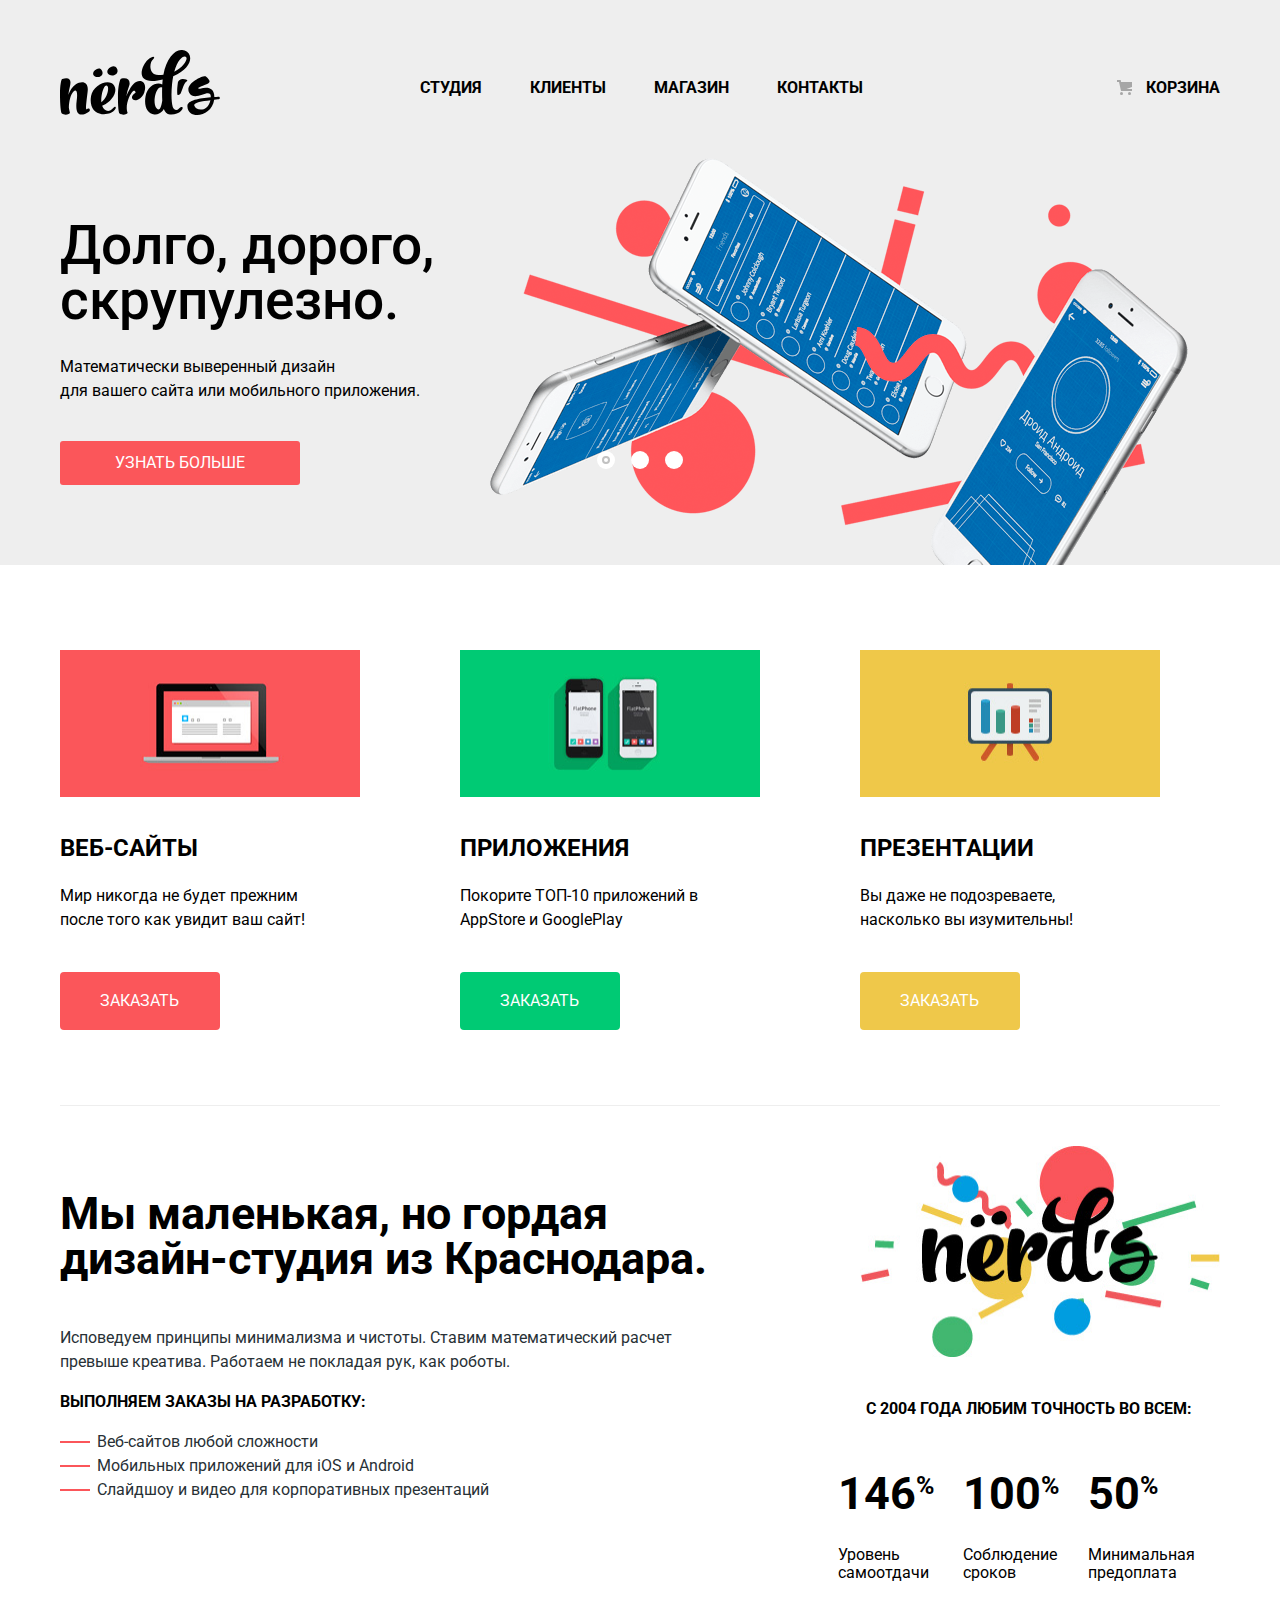
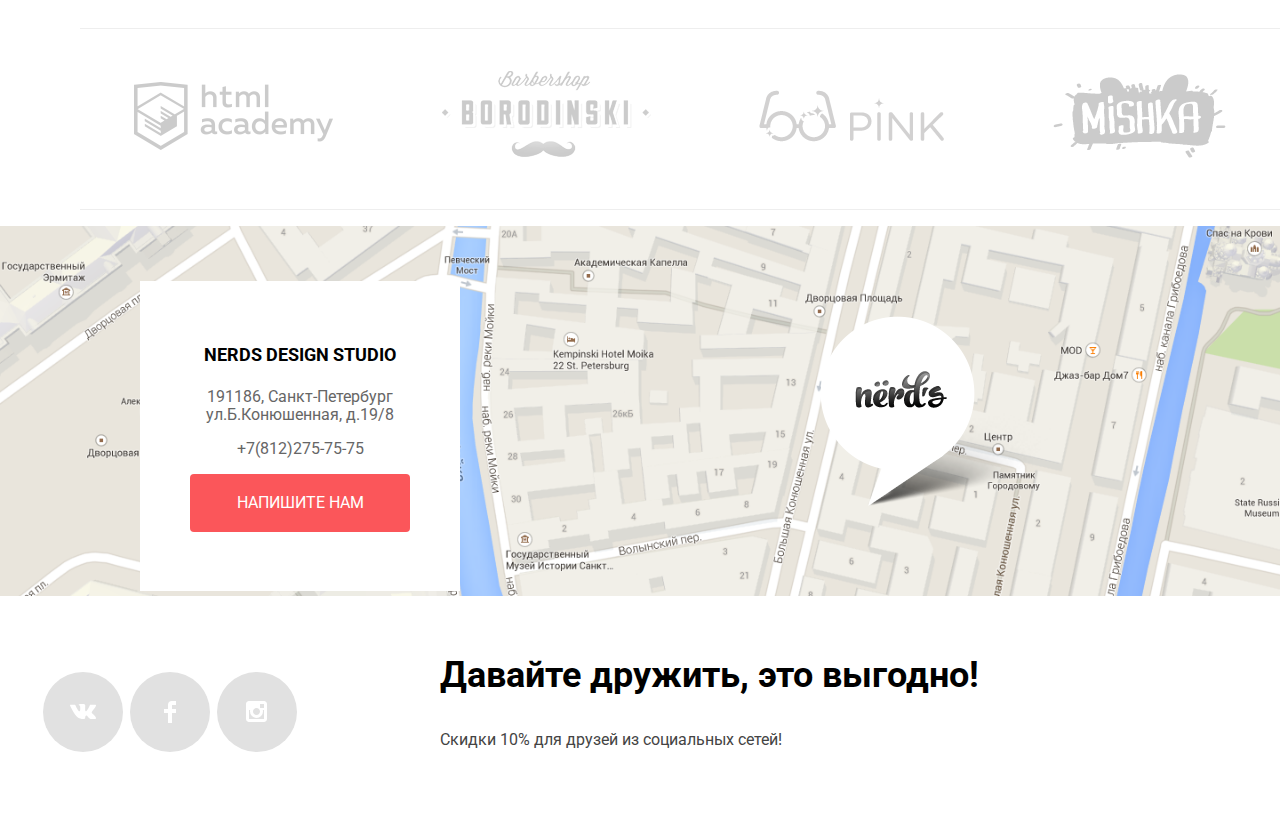
==== commit 0e72dc7d: "внесенные правки согласно замечаниям" ====
--- a/index.html
+++ b/index.html
@@ -18,13 +18,13 @@
             </a>
             <div class="site-navigation-wrapper">
                 <ul class="site-navigation">
-                    <li class="site-navigation-item"><a href="studio.html"><b>Студия</b></a></li>
-                    <li class="site-navigation-item"><a href="clients.html"><b>Клиенты</b></a></li>
-                    <li class="site-navigation-item"><a href="shop.html"><b>Магазин</b></a></li>
-                    <li class="site-navigation-item"><a href="contacts.html"><b>Контакты</b></a></li>
+                    <li class="site-navigation-item"><a href="studio.html">Студия</a></li>
+                    <li class="site-navigation-item"><a href="clients.html">Клиенты</a></li>
+                    <li class="site-navigation-item"><a href="shop.html">Магазин</a></li>
+                    <li class="site-navigation-item"><a href="contacts.html">Контакты</a></li>
                 </ul>
                 <div class="basket">
-                    <a href="basket.html"><b>Корзина</b></a>
+                    <a href="basket.html">Корзина</a>
                 </div>
             </div>
         </nav>
@@ -130,7 +130,7 @@
             <section class="partners">
                 <h2 class="visually-hidden">Наши партнеры</h2>
                 <div class="partners-logo-wrapper">
-                    <ul class="partners-logo">
+                    <ul class="partners-logo-list">
                         <li class="partners-logo-item">
                             <img src="img/logo-html-academy.png" alt="Логотип HTML-Academy">
                         </li>
@@ -166,10 +166,19 @@
             <div class="footer-social">
                 <h2 class="visually-hidden">Мы в социальных сетях</h2>
                 <ul class=social-list>
-                    <li class="social-item"><a href="#" class="btn-social btn-social-vk"><svg xmlns="http://www.w3.org/2000/svg" width="26" height="15" viewBox="0 0 26 15"><path fill="#FFF" d="M16.138 11.51c.956-.309 2.18 2.04 3.483 2.939.978.681 1.727.534 1.727.534l3.473-.05s1.815-.112.957-1.554c-.071-.12-.503-1.069-2.585-3.022-2.177-2.043-1.882-1.712.739-5.244 1.597-2.153 2.236-3.468 2.036-4.028-.192-.539-1.365-.399-1.365-.399L20.69.713c-.381.001-.704.119-.851.515-.003.004-.621 1.666-1.445 3.079-1.741 2.989-2.436 3.148-2.724 2.961-.661-.433-.494-1.737-.494-2.664 0-2.897.432-4.105-.846-4.417-.427-.104-.739-.172-1.828-.182-1.392-.021-2.574 0-3.244.329-.445.223-.786.712-.579.74.26.035.843.16 1.155.586.401.552.389 1.789.389 1.789s.229 3.411-.54 3.834c-.528.29-1.25-.302-2.803-3.016-.793-1.388-1.392-2.922-1.392-2.922s-.116-.285-.326-.441c-.25-.185-.6-.244-.6-.244L.848.684S.29.7.085.946c-.182.218-.015.668-.015.668s2.909 6.881 6.203 10.347c3.02 3.182 6.452 2.971 6.452 2.971h1.555s.469-.054.709-.312c.224-.24.214-.691.214-.691s-.031-2.109.935-2.419z"/></svg>
-                    </a></li>
-                    <li class="social-item"><a href="#" class="btn-social btn-social-fb"><svg xmlns="http://www.w3.org/2000/svg" width="12" height="22" viewBox="0 0 12 22"><path fill="#FFF" d="M12 4V0H8a4 4 0 0 0-4 4v4H0v4h4v10h4V12h4V8H8V4h4z"/></svg></a></li>
-                    <li class="social-item"><a href="#" class="btn-social btn-social-inst"><svg xmlns="http://www.w3.org/2000/svg" width="21" height="21" viewBox="0 0 21 21"><path fill="#FFF" d="M18 0H3C1.35 0 0 1.35 0 3v15c0 1.65 1.35 3 3 3h15c1.65 0 3-1.35 3-3V3c0-1.65-1.35-3-3-3zm-7.5 7c1.93 0 3.5 1.57 3.5 3.5S12.43 14 10.5 14 7 12.43 7 10.5 8.57 7 10.5 7zM18 18H3V9h1.181A6.504 6.504 0 0 0 4 10.5a6.5 6.5 0 1 0 13 0 6.45 6.45 0 0 0-.181-1.5H18v9zm0-11h-4V3h4v4z"/></svg></a></li>
+                    <li class="social-item">
+                        <a href="#" class="btn-social btn-social-vk">
+                            <svg xmlns="http://www.w3.org/2000/svg" width="26" height="15" viewBox="0 0 26 15"><path fill="#FFF" d="M16.138 11.51c.956-.309 2.18 2.04 3.483 2.939.978.681 1.727.534 1.727.534l3.473-.05s1.815-.112.957-1.554c-.071-.12-.503-1.069-2.585-3.022-2.177-2.043-1.882-1.712.739-5.244 1.597-2.153 2.236-3.468 2.036-4.028-.192-.539-1.365-.399-1.365-.399L20.69.713c-.381.001-.704.119-.851.515-.003.004-.621 1.666-1.445 3.079-1.741 2.989-2.436 3.148-2.724 2.961-.661-.433-.494-1.737-.494-2.664 0-2.897.432-4.105-.846-4.417-.427-.104-.739-.172-1.828-.182-1.392-.021-2.574 0-3.244.329-.445.223-.786.712-.579.74.26.035.843.16 1.155.586.401.552.389 1.789.389 1.789s.229 3.411-.54 3.834c-.528.29-1.25-.302-2.803-3.016-.793-1.388-1.392-2.922-1.392-2.922s-.116-.285-.326-.441c-.25-.185-.6-.244-.6-.244L.848.684S.29.7.085.946c-.182.218-.015.668-.015.668s2.909 6.881 6.203 10.347c3.02 3.182 6.452 2.971 6.452 2.971h1.555s.469-.054.709-.312c.224-.24.214-.691.214-.691s-.031-2.109.935-2.419z"/></svg>
+                        </a>
+                    </li>
+                    <li class="social-item">
+                        <a href="#" class="btn-social btn-social-fb"><svg xmlns="http://www.w3.org/2000/svg" width="12" height="22" viewBox="0 0 12 22"><path fill="#FFF" d="M12 4V0H8a4 4 0 0 0-4 4v4H0v4h4v10h4V12h4V8H8V4h4z"/></svg>
+                        </a>
+                    </li>
+                    <li class="social-item">
+                        <a href="#" class="btn-social btn-social-inst"><svg xmlns="http://www.w3.org/2000/svg" width="21" height="21" viewBox="0 0 21 21"><path fill="#FFF" d="M18 0H3C1.35 0 0 1.35 0 3v15c0 1.65 1.35 3 3 3h15c1.65 0 3-1.35 3-3V3c0-1.65-1.35-3-3-3zm-7.5 7c1.93 0 3.5 1.57 3.5 3.5S12.43 14 10.5 14 7 12.43 7 10.5 8.57 7 10.5 7zM18 18H3V9h1.181A6.504 6.504 0 0 0 4 10.5a6.5 6.5 0 1 0 13 0 6.45 6.45 0 0 0-.181-1.5H18v9zm0-11h-4V3h4v4z"/></svg>
+                        </a>
+                    </li>
                 </ul>
             </div>
             <div class="promo">
--- a/css/style.css
+++ b/css/style.css
@@ -90,6 +90,7 @@
     align-items: center;
     padding-top: 50px;
     padding-bottom: 15px;
+    font-weight: bold;
 }
 .page-header-logo svg {
     width: 160px;
@@ -447,7 +448,7 @@
     list-style: none;
     flex-wrap: wrap;
 }
-.partners-logo {
+.partners-logo-list {
     display: flex;
     width: 1200px;
     min-height: 180px;
@@ -459,6 +460,7 @@
     margin-right: auto;
     border-bottom: 1px solid #eeeeee;
     border-top: 1px solid #eeeeee;
+    padding: 0;
 }
 .partners-logo-item {
      opacity: 0.2;
@@ -532,6 +534,8 @@
     width: 260px;
     min-height: 80px;
     margin-right: 10px;
+    margin-left: 0;
+    padding: 0;
 }
 .btn-social {
     list-style: none;
@@ -591,7 +595,10 @@
     color: #000000;
     border-bottom: 2px solid  #fb565a;
 }
-/*как убрать косяк с тем, что вылаазит две линии при нажатии мышкой?*/
+/*как убрать косяк с тем, что вылазит две линии при нажатии мышкой?*/
+.calalog-link a:hover {
+
+}
 
 /*.catalog {
     display: flex;
@@ -647,7 +654,7 @@
     background-color: gray;
 
 }
-.catalog-title {
+.catalog-item-title {
     position: absolute;
     left: 164px;
     top: 420px;
